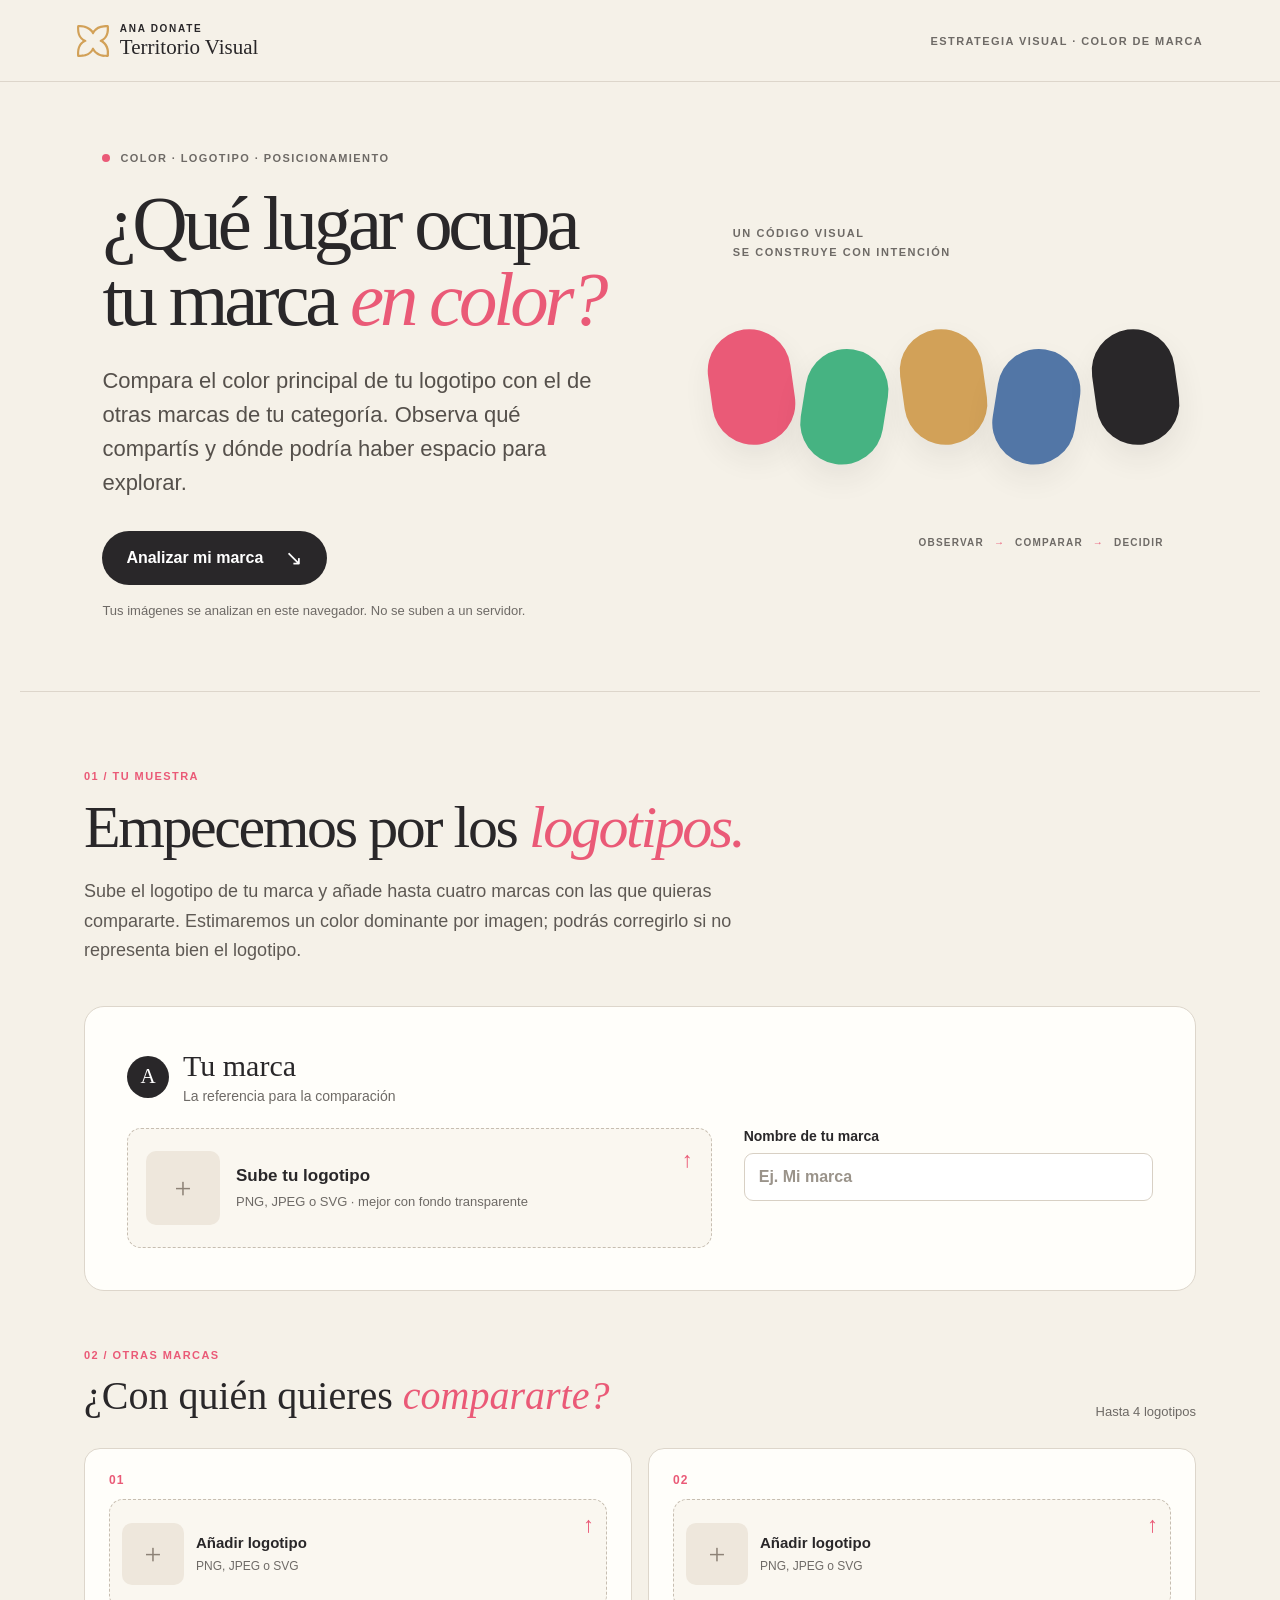
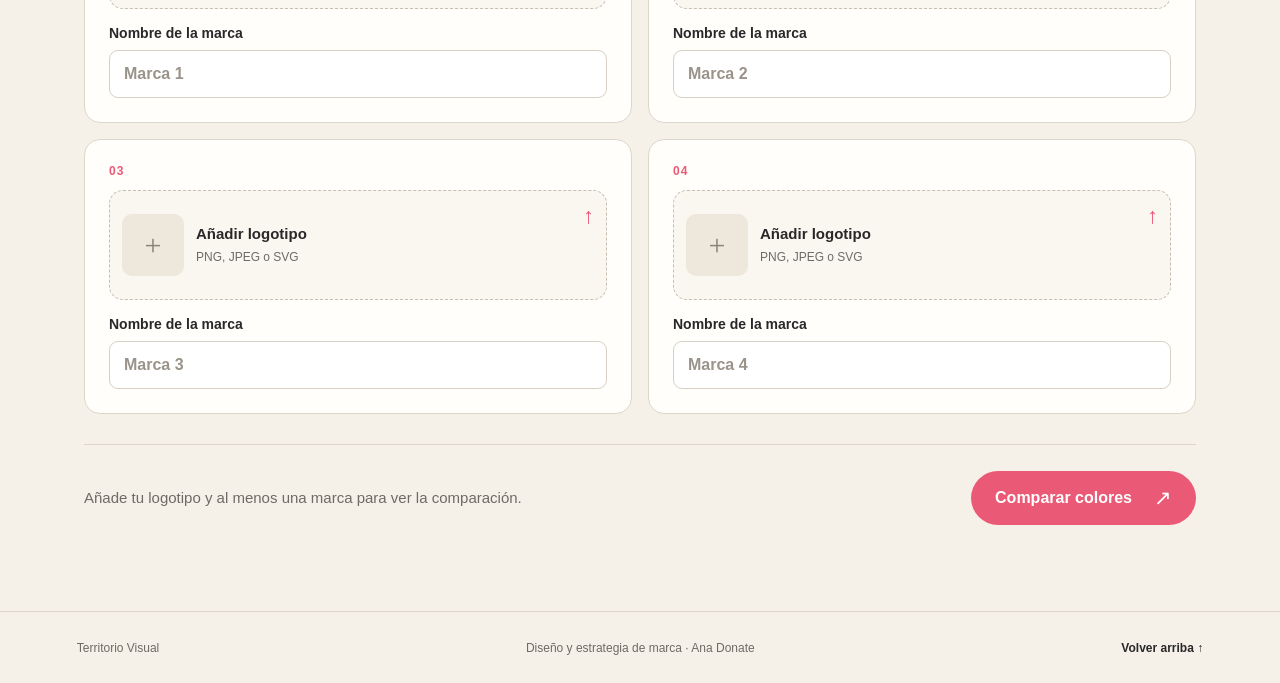
==== index.html @ 3f5773bd "Simplify Territorio Visual around dominant logo color comparison" ====
<!doctype html>
<html lang="es"><head><meta charset="utf-8"><meta name="viewport" content="width=device-width,initial-scale=1"><meta name="theme-color" content="#F5F1E8"><meta name="description" content="Compara el color principal de tu logotipo con el de otras marcas y descubre pistas para tomar decisiones de diseño."><title>Territorio Visual · Ana Donate</title><link rel="icon" href="assets/flor.svg" type="image/svg+xml"><link rel="stylesheet" href="styles.css"><script src="js/color-analysis.js" defer></script><script src="js/app.js" defer></script></head>
<body><header class="site-header"><a class="wordmark" href="#inicio"><img src="assets/flor.svg" alt=""><span><small>ANA DONATE</small><strong>Territorio Visual</strong></span></a><span class="header-note">ESTRATEGIA VISUAL · COLOR DE MARCA</span></header>
<main id="inicio">
<section class="hero"><div class="hero-copy"><p class="eyebrow"><span></span> COLOR · LOGOTIPO · POSICIONAMIENTO</p><h1>¿Qué lugar ocupa<br>tu marca <em>en color?</em></h1><p class="hero-intro">Compara el color principal de tu logotipo con el de otras marcas de tu categoría. Observa qué compartís y dónde podría haber espacio para explorar.</p><a class="button button-dark" href="#comparar">Analizar mi marca <span>↘</span></a><p class="privacy-note">Tus imágenes se analizan en este navegador. No se suben a un servidor.</p></div><div class="hero-art" aria-label="Muestras de color"><div class="art-caption">UN CÓDIGO VISUAL<br>SE CONSTRUYE CON INTENCIÓN</div><div class="art-swatches"><span class="art-swatch swatch-pink"></span><span class="art-swatch swatch-green"></span><span class="art-swatch swatch-gold"></span><span class="art-swatch swatch-blue"></span><span class="art-swatch swatch-dark"></span></div><div class="art-foot">OBSERVAR <i>→</i> COMPARAR <i>→</i> DECIDIR</div></div></section>
<section class="tool-section" id="comparar"><div class="section-intro"><p class="eyebrow">01 / TU MUESTRA</p><h2>Empecemos por los <em>logotipos.</em></h2><p>Sube el logotipo de tu marca y añade hasta cuatro marcas con las que quieras compararte. Estimaremos un color dominante por imagen; podrás corregirlo si no representa bien el logotipo.</p></div>
<div class="brand-panel"><div class="panel-heading"><span class="step-bubble">A</span><div><h3>Tu marca</h3><p>La referencia para la comparación</p></div></div><article class="logo-entry primary-entry" data-entry="brand"><label class="upload-zone" for="logo-brand"><span class="logo-preview" data-preview>+</span><span class="upload-text"><strong data-upload-title>Sube tu logotipo</strong><small>PNG, JPEG o SVG · mejor con fondo transparente</small></span><span class="upload-arrow">↑</span></label><input class="file-input" type="file" id="logo-brand" accept="image/png,image/jpeg,image/svg+xml,.png,.jpg,.jpeg,.svg" data-file><label class="name-field">Nombre de tu marca<input type="text" placeholder="Ej. Mi marca" data-name maxlength="80"></label><div class="color-control" data-color-control hidden><label>Color principal estimado <span>puedes ajustarlo</span><div class="color-edit"><input type="color" data-picker aria-label="Ajustar color principal"><input type="text" data-hex aria-label="Código hexadecimal del color" maxlength="7" spellcheck="false"></div></label><p class="entry-status" data-status role="status" aria-live="polite"></p></div></article></div>
<div class="competitor-heading"><div><p class="eyebrow">02 / OTRAS MARCAS</p><h3>¿Con quién quieres <em>compararte?</em></h3></div><span class="optional-label">Hasta 4 logotipos</span></div>
<div class="competitor-grid">
<article class="logo-entry competitor-entry" data-entry="competitor"><div class="competitor-number">01</div><label class="upload-zone" for="logo-competitor-1"><span class="logo-preview" data-preview>+</span><span class="upload-text"><strong data-upload-title>Añadir logotipo</strong><small>PNG, JPEG o SVG</small></span><span class="upload-arrow">↑</span></label><input class="file-input" type="file" id="logo-competitor-1" accept="image/png,image/jpeg,image/svg+xml,.png,.jpg,.jpeg,.svg" data-file><label class="name-field">Nombre de la marca<input type="text" placeholder="Marca 1" data-name maxlength="80"></label><div class="color-control" data-color-control hidden><label>Color principal estimado <span>ajustable</span><div class="color-edit"><input type="color" data-picker aria-label="Ajustar color principal"><input type="text" data-hex aria-label="Código hexadecimal del color" maxlength="7" spellcheck="false"></div></label><p class="entry-status" data-status role="status" aria-live="polite"></p></div></article><article class="logo-entry competitor-entry" data-entry="competitor"><div class="competitor-number">02</div><label class="upload-zone" for="logo-competitor-2"><span class="logo-preview" data-preview>+</span><span class="upload-text"><strong data-upload-title>Añadir logotipo</strong><small>PNG, JPEG o SVG</small></span><span class="upload-arrow">↑</span></label><input class="file-input" type="file" id="logo-competitor-2" accept="image/png,image/jpeg,image/svg+xml,.png,.jpg,.jpeg,.svg" data-file><label class="name-field">Nombre de la marca<input type="text" placeholder="Marca 2" data-name maxlength="80"></label><div class="color-control" data-color-control hidden><label>Color principal estimado <span>ajustable</span><div class="color-edit"><input type="color" data-picker aria-label="Ajustar color principal"><input type="text" data-hex aria-label="Código hexadecimal del color" maxlength="7" spellcheck="false"></div></label><p class="entry-status" data-status role="status" aria-live="polite"></p></div></article><article class="logo-entry competitor-entry" data-entry="competitor"><div class="competitor-number">03</div><label class="upload-zone" for="logo-competitor-3"><span class="logo-preview" data-preview>+</span><span class="upload-text"><strong data-upload-title>Añadir logotipo</strong><small>PNG, JPEG o SVG</small></span><span class="upload-arrow">↑</span></label><input class="file-input" type="file" id="logo-competitor-3" accept="image/png,image/jpeg,image/svg+xml,.png,.jpg,.jpeg,.svg" data-file><label class="name-field">Nombre de la marca<input type="text" placeholder="Marca 3" data-name maxlength="80"></label><div class="color-control" data-color-control hidden><label>Color principal estimado <span>ajustable</span><div class="color-edit"><input type="color" data-picker aria-label="Ajustar color principal"><input type="text" data-hex aria-label="Código hexadecimal del color" maxlength="7" spellcheck="false"></div></label><p class="entry-status" data-status role="status" aria-live="polite"></p></div></article><article class="logo-entry competitor-entry" data-entry="competitor"><div class="competitor-number">04</div><label class="upload-zone" for="logo-competitor-4"><span class="logo-preview" data-preview>+</span><span class="upload-text"><strong data-upload-title>Añadir logotipo</strong><small>PNG, JPEG o SVG</small></span><span class="upload-arrow">↑</span></label><input class="file-input" type="file" id="logo-competitor-4" accept="image/png,image/jpeg,image/svg+xml,.png,.jpg,.jpeg,.svg" data-file><label class="name-field">Nombre de la marca<input type="text" placeholder="Marca 4" data-name maxlength="80"></label><div class="color-control" data-color-control hidden><label>Color principal estimado <span>ajustable</span><div class="color-edit"><input type="color" data-picker aria-label="Ajustar color principal"><input type="text" data-hex aria-label="Código hexadecimal del color" maxlength="7" spellcheck="false"></div></label><p class="entry-status" data-status role="status" aria-live="polite"></p></div></article>
</div><div class="analysis-action"><p data-global-status role="status" aria-live="polite">Añade tu logotipo y al menos una marca para ver la comparación.</p><button class="button button-pink" type="button" data-analyze>Comparar colores <span>↗</span></button></div></section>
<section class="results-section" data-results hidden aria-labelledby="results-title"><div class="results-header"><p class="eyebrow">03 / LECTURA DE COLOR</p><h2 id="results-title">Lo que cuentan <em>estos colores.</em></h2><p>Una lectura visual de la muestra que has seleccionado. No es un estudio completo de mercado.</p></div><div class="comparison-board" data-board></div><div class="insights-grid"><article class="insight insight-main"><span class="insight-index">01</span><p class="eyebrow">LO QUE OBSERVAMOS</p><h3 data-observation-title>El patrón de color</h3><p data-observation></p></article><article class="insight"><span class="insight-index">02</span><p class="eyebrow">QUÉ PODRÍA SIGNIFICAR</p><h3>Una pista, no una regla</h3><p data-interpretation></p></article><article class="insight"><span class="insight-index">03</span><p class="eyebrow">QUÉ PUEDES EXPLORAR</p><h3>Una decisión con intención</h3><p data-recommendation></p></article></div><div class="next-question"><span class="question-mark">?</span><div><p class="eyebrow">PARA LLEVARLO A TU MARCA</p><h3>¿Quieres destacar por contraste o por familiaridad?</h3><p>Antes de cambiar de color, piensa qué debe reconocer tu público, qué personalidad necesita transmitir tu marca y dónde aparecerá el logotipo.</p></div></div><div class="result-actions"><button class="button button-dark" type="button" data-print>Guardar lectura en PDF <span>↗</span></button><button class="text-button" type="button" data-edit>Editar logotipos y colores ↺</button></div><p class="limitations">Importante: el color dominante se estima a partir de la imagen subida y puede verse afectado por fondos, transparencias o versiones del logotipo. Revísalo antes de interpretar el resultado. Los colores no determinan por sí solos la percepción ni el éxito de una marca.</p></section>
</main><footer class="site-footer"><span>Territorio Visual</span><span>Diseño y estrategia de marca · Ana Donate</span><a href="#inicio">Volver arriba ↑</a></footer></body></html>
---- styles.css ----
:root{color-scheme:light;--ink:#292729;--paper:#F5F1E8;--white:#fffefa;--pink:#EA5A77;--green:#46B382;--gold:#D2A158;--muted:#6e6a66;--line:#ddd6cb;--serif:Georgia,'Times New Roman',serif;--sans:'Aptos','Segoe UI',Arial,sans-serif;font-family:var(--sans);color:var(--ink);background:var(--paper);font-synthesis:none;text-rendering:optimizeLegibility}*{box-sizing:border-box}html{min-width:320px;scroll-behavior:smooth;scroll-padding-top:22px}body{margin:0;min-width:320px;background:var(--paper)}button,input{font:inherit}button:focus-visible,a:focus-visible,input:focus-visible{outline:3px solid var(--green);outline-offset:3px}.site-header{height:82px;padding:0 clamp(20px,6vw,88px);display:flex;align-items:center;justify-content:space-between;border-bottom:1px solid var(--line)}.wordmark{display:flex;align-items:center;gap:11px;text-decoration:none;color:var(--ink)}.wordmark img{width:32px;height:32px;object-fit:contain}.wordmark span{display:grid;gap:3px}.wordmark small{font-size:10px;font-weight:800;letter-spacing:.17em}.wordmark strong{font:normal 21px/1 var(--serif)}.header-note,.eyebrow{font-size:11px;font-weight:800;letter-spacing:.13em;color:var(--muted)}.hero{max-width:1360px;margin:auto;min-height:590px;padding:70px clamp(24px,8vw,120px);display:grid;grid-template-columns:1.05fr .95fr;gap:7vw;align-items:center}.hero-copy{max-width:610px}.eyebrow{display:flex;align-items:center;gap:10px;margin:0 0 22px}.eyebrow span{width:8px;height:8px;border-radius:50%;background:var(--pink)}.hero h1{font:normal clamp(46px,6vw,82px)/.99 var(--serif);letter-spacing:-.055em;margin:0 0 26px}.hero h1 em,.section-intro h2 em,.competitor-heading h3 em,.results-header h2 em{font-weight:normal;color:var(--pink)}.hero-intro{font-size:clamp(18px,1.8vw,22px);line-height:1.55;max-width:550px;color:#55504b;margin-bottom:31px}.button{min-height:54px;display:inline-flex;align-items:center;justify-content:center;gap:22px;padding:0 24px;border:0;border-radius:999px;text-decoration:none;font-size:16px;font-weight:750;cursor:pointer;transition:transform .18s ease,background .18s ease}.button:hover{transform:translateY(-2px)}.button-dark{background:var(--ink);color:white}.button-dark:hover{background:#494247}.button-pink{background:var(--pink);color:white}.button-pink:hover{background:#d94867}.button span{font-size:21px;font-weight:400}.privacy-note{font-size:13px;line-height:1.5;color:var(--muted);margin:16px 0 0}.hero-art{position:relative;min-height:340px;display:flex;flex-direction:column;align-items:center;justify-content:center}.art-caption{position:absolute;top:8px;left:5%;font-size:11px;line-height:1.65;font-weight:800;letter-spacing:.14em;color:var(--muted)}.art-swatches{display:flex;align-items:center;justify-content:center;gap:clamp(5px,1vw,15px);width:100%;padding:35px 0}.art-swatch{display:block;width:clamp(48px,6.5vw,90px);aspect-ratio:.72;border-radius:100px;transform:rotate(-8deg);box-shadow:0 14px 30px #29272912}.art-swatch:nth-child(even){transform:rotate(9deg) translateY(20px)}.swatch-pink{background:#EA5A77}.swatch-green{background:#46B382}.swatch-gold{background:#D2A158}.swatch-blue{background:#5276A6}.swatch-dark{background:#292729}.art-foot{position:absolute;bottom:8px;right:3%;display:flex;gap:10px;align-items:center;font-size:10px;font-weight:800;letter-spacing:.12em;color:var(--muted)}.art-foot i{font-style:normal;color:var(--pink)}.tool-section,.results-section{max-width:1240px;margin:0 auto;padding:78px clamp(20px,5vw,72px) 86px;border-top:1px solid var(--line)}.section-intro{max-width:760px;margin-bottom:40px}.section-intro .eyebrow,.competitor-heading .eyebrow,.results-header .eyebrow{color:var(--pink);margin-bottom:14px}.section-intro h2,.results-header h2{font:normal clamp(38px,5vw,60px)/1.05 var(--serif);letter-spacing:-.04em;margin:0 0 18px}.section-intro>p:last-child,.results-header>p:last-child{max-width:720px;font-size:18px;line-height:1.65;color:#5e5954;margin-bottom:0}.brand-panel{background:var(--white);padding:clamp(22px,4vw,42px);border:1px solid var(--line);border-radius:20px}.panel-heading{display:flex;align-items:center;gap:14px;margin-bottom:24px}.step-bubble{width:42px;height:42px;border-radius:50%;display:grid;place-items:center;background:var(--ink);color:white;font:normal 21px var(--serif)}.panel-heading h3,.competitor-heading h3{font:normal 30px/1.15 var(--serif);margin:0 0 5px}.panel-heading p{font-size:14px;color:var(--muted);margin:0}.logo-entry{min-width:0;position:relative}.primary-entry{display:grid;grid-template-columns:minmax(250px,1fr) minmax(230px,.7fr);gap:22px 32px;align-items:start}.upload-zone{min-height:120px;border:1px dashed #c7beb1;border-radius:14px;background:#faf7f0;display:flex;align-items:center;gap:16px;padding:18px;cursor:pointer;transition:border-color .18s ease,background .18s ease}.upload-zone:hover{border-color:var(--pink);background:#fff9f7}.logo-preview{width:74px;height:74px;flex:0 0 74px;display:grid;place-items:center;overflow:hidden;border-radius:10px;background:#eee7dc;color:#8d8276;font:normal 30px var(--serif)}.logo-preview img{width:100%;height:100%;object-fit:contain;background:repeating-conic-gradient(#eee8df 0 25%,#faf7f0 0 50%) 50%/16px 16px}.upload-text{display:grid;gap:7px;min-width:0}.upload-text strong{font-size:17px;overflow-wrap:anywhere}.upload-text small{font-size:13px;line-height:1.4;color:var(--muted)}.upload-arrow{margin-left:auto;align-self:flex-start;font-size:22px;color:var(--pink)}.file-input{position:absolute;width:1px;height:1px;opacity:0;pointer-events:none}.name-field{display:grid;gap:9px;font-size:14px;font-weight:750}.name-field input,.color-edit input[type=text]{width:100%;min-width:0;min-height:48px;border:1px solid #d8d0c4;border-radius:9px;background:white;padding:12px 14px;color:var(--ink);font-size:16px}.name-field input::placeholder{color:#9a938a}.color-control{grid-column:1/-1;border-top:1px solid var(--line);padding-top:19px}.color-control>label{font-size:14px;font-weight:800}.color-control>label>span{font-size:12px;font-weight:500;color:var(--muted);margin-left:8px}.color-edit{display:flex;align-items:center;gap:12px;margin-top:10px;max-width:350px}.color-edit input[type=color]{width:60px;height:52px;padding:4px;border:1px solid var(--line);border-radius:9px;background:white;cursor:pointer}.color-edit input[type=text]{font-size:16px;font-weight:800;letter-spacing:.04em}.entry-status{font-size:13px;line-height:1.5;color:var(--muted);margin:9px 0 0}.entry-status.is-error{color:#a3313c}.competitor-heading{display:flex;align-items:end;justify-content:space-between;gap:20px;margin:58px 0 24px}.competitor-heading .eyebrow{margin-bottom:12px}.competitor-heading h3{font-size:clamp(28px,3.5vw,40px)}.optional-label{font-size:13px;color:var(--muted);padding-bottom:5px}.competitor-grid{display:grid;grid-template-columns:repeat(2,minmax(0,1fr));gap:16px}.competitor-entry{padding:24px;background:var(--white);border:1px solid var(--line);border-radius:16px}.competitor-number{font-size:12px;font-weight:850;letter-spacing:.1em;color:var(--pink);margin-bottom:12px}.competitor-entry .upload-zone{min-height:110px;padding:12px;gap:12px}.competitor-entry .logo-preview{width:62px;height:62px;flex-basis:62px}.competitor-entry .upload-text strong{font-size:15px}.competitor-entry .upload-text small{font-size:12px}.competitor-entry .name-field{margin-top:16px}.competitor-entry .color-control{margin-top:16px}.competitor-entry .color-edit{max-width:100%}.competitor-entry .color-edit input[type=color]{width:50px;flex:0 0 50px}.analysis-action{display:flex;align-items:center;justify-content:space-between;gap:24px;margin-top:30px;padding-top:26px;border-top:1px solid var(--line)}.analysis-action p{max-width:500px;font-size:15px;line-height:1.5;color:var(--muted);margin:0}.analysis-action .button{flex-shrink:0}.results-section[hidden]{display:none}.results-header{max-width:760px;margin-bottom:35px}.comparison-board{display:grid;grid-template-columns:repeat(5,minmax(0,1fr));gap:13px}.comparison-item{min-width:0}.comparison-swatch{min-height:190px;padding:15px;display:flex;flex-direction:column;justify-content:space-between;border-radius:12px}.comparison-swatch span{font-size:10px;font-weight:850;letter-spacing:.12em}.comparison-swatch strong{font-size:clamp(14px,1.4vw,18px);letter-spacing:.04em}.comparison-item h3{font-size:16px;line-height:1.3;margin:14px 0 5px;overflow-wrap:anywhere}.comparison-item>p{font-size:14px;color:var(--muted);margin:0}.insights-grid{display:grid;grid-template-columns:repeat(3,minmax(0,1fr));gap:14px;margin-top:34px}.insight{position:relative;min-height:270px;padding:27px;background:var(--white);border:1px solid var(--line);border-radius:14px}.insight-main{background:#f9e8e9;border-color:#f0d0d4}.insight-index{position:absolute;top:22px;right:22px;font:normal 21px var(--serif);color:var(--pink)}.insight .eyebrow{font-size:10px;margin:0 0 22px;padding-right:30px}.insight h3{font:normal 25px/1.15 var(--serif);margin:0 0 15px}.insight>p:last-child{font-size:16px;line-height:1.65;color:#5c5551;margin:0}.next-question{display:grid;grid-template-columns:56px 1fr;gap:20px;margin-top:22px;padding:30px;background:#e8eee7;border-radius:14px}.question-mark{width:48px;height:48px;border:1px solid #8ba999;border-radius:50%;display:grid;place-items:center;font:normal 25px var(--serif)}.next-question .eyebrow{margin:0 0 10px;font-size:10px}.next-question h3{font:normal clamp(24px,3vw,32px)/1.2 var(--serif);margin:0 0 10px}.next-question p:last-child{font-size:16px;line-height:1.6;color:#4e5b53;margin:0;max-width:760px}.result-actions{display:flex;align-items:center;gap:24px;margin-top:28px;flex-wrap:wrap}.text-button{border:0;background:transparent;color:var(--ink);font-weight:750;font-size:15px;text-decoration:underline;text-underline-offset:4px;cursor:pointer;padding:12px 0}.limitations{font-size:13px;line-height:1.65;color:var(--muted);max-width:880px;margin:25px 0 0}.site-footer{min-height:72px;padding:20px clamp(20px,6vw,88px);border-top:1px solid var(--line);display:flex;justify-content:space-between;align-items:center;gap:20px;color:var(--muted);font-size:12px}.site-footer a{color:var(--ink);font-weight:750;text-decoration:none}@media(max-width:850px){.hero{padding-top:55px;gap:4vw}.hero-art{min-height:280px}.art-swatch{width:clamp(42px,8vw,68px)}.primary-entry{grid-template-columns:1fr 1fr;gap:18px}.comparison-board{grid-template-columns:repeat(3,minmax(0,1fr))}.comparison-item:nth-child(n+4){margin-top:10px}.comparison-swatch{min-height:150px}.insights-grid{grid-template-columns:1fr}.insight{min-height:0}.insight h3{font-size:28px}.insight>p:last-child{font-size:17px}}@media(max-width:600px){.site-header{height:72px;padding:0 18px}.wordmark img{width:28px;height:28px}.wordmark strong{font-size:18px}.wordmark small{font-size:9px}.header-note{max-width:125px;text-align:right;font-size:9px;line-height:1.45}.hero{min-height:0;grid-template-columns:1fr;padding:50px 22px 40px;gap:25px}.hero h1{font-size:clamp(48px,12vw,68px)}.hero-intro{font-size:18px}.hero-art{min-height:200px;overflow:hidden}.art-caption{left:0;top:0;font-size:9px}.art-swatches{padding:30px 0}.art-swatch{width:clamp(43px,14vw,65px)}.art-foot{font-size:8px;gap:7px;bottom:0}.tool-section,.results-section{padding:52px 18px 58px}.section-intro h2,.results-header h2{font-size:42px}.section-intro>p:last-child,.results-header>p:last-child{font-size:17px}.brand-panel{padding:18px;border-radius:15px}.primary-entry{grid-template-columns:1fr;gap:16px}.upload-zone{min-height:105px;padding:12px;gap:12px}.logo-preview{width:60px;height:60px;flex-basis:60px}.upload-text strong{font-size:15px}.upload-text small{font-size:12px}.competitor-heading{align-items:start;flex-direction:column;gap:7px;margin-top:42px}.competitor-heading h3{font-size:32px}.competitor-grid{grid-template-columns:1fr;gap:12px}.competitor-entry{padding:18px}.competitor-entry .upload-zone{min-height:105px;padding:12px}.competitor-entry .logo-preview{width:60px;height:60px;flex-basis:60px}.analysis-action{align-items:stretch;flex-direction:column;gap:17px}.analysis-action .button{width:100%}.analysis-action p{font-size:14px}.comparison-board{grid-template-columns:repeat(2,minmax(0,1fr));gap:16px 10px}.comparison-item:nth-child(n+4){margin-top:0}.comparison-swatch{min-height:140px;padding:12px}.comparison-swatch span{font-size:9px}.comparison-swatch strong{font-size:15px}.comparison-item h3{font-size:15px}.comparison-item>p{font-size:13px}.insight{padding:23px}.insight h3{font-size:26px}.insight>p:last-child{font-size:16px}.next-question{grid-template-columns:40px 1fr;gap:12px;padding:20px}.question-mark{width:38px;height:38px}.next-question h3{font-size:25px}.next-question p:last-child{font-size:15px}.result-actions{align-items:stretch;flex-direction:column;gap:8px}.result-actions .button{width:100%}.text-button{text-align:center}.site-footer{align-items:flex-start;flex-direction:column;gap:9px;padding:22px 18px}}@media(prefers-reduced-motion:reduce){*,*::before,*::after{scroll-behavior:auto!important;transition:none!important}}@media print{body{background:white}.site-header,.hero,.tool-section,.site-footer,.result-actions{display:none!important}.results-section{display:block!important;max-width:none;padding:0;border:0}.results-header h2{font-size:34px}.comparison-swatch{min-height:110px;print-color-adjust:exact;-webkit-print-color-adjust:exact}.insights-grid{grid-template-columns:repeat(3,minmax(0,1fr));gap:8px}.insight{min-height:0;padding:14px;break-inside:avoid}.insight h3{font-size:18px}.insight>p:last-child{font-size:12px}.next-question{break-inside:avoid}.limitations{font-size:10px}}
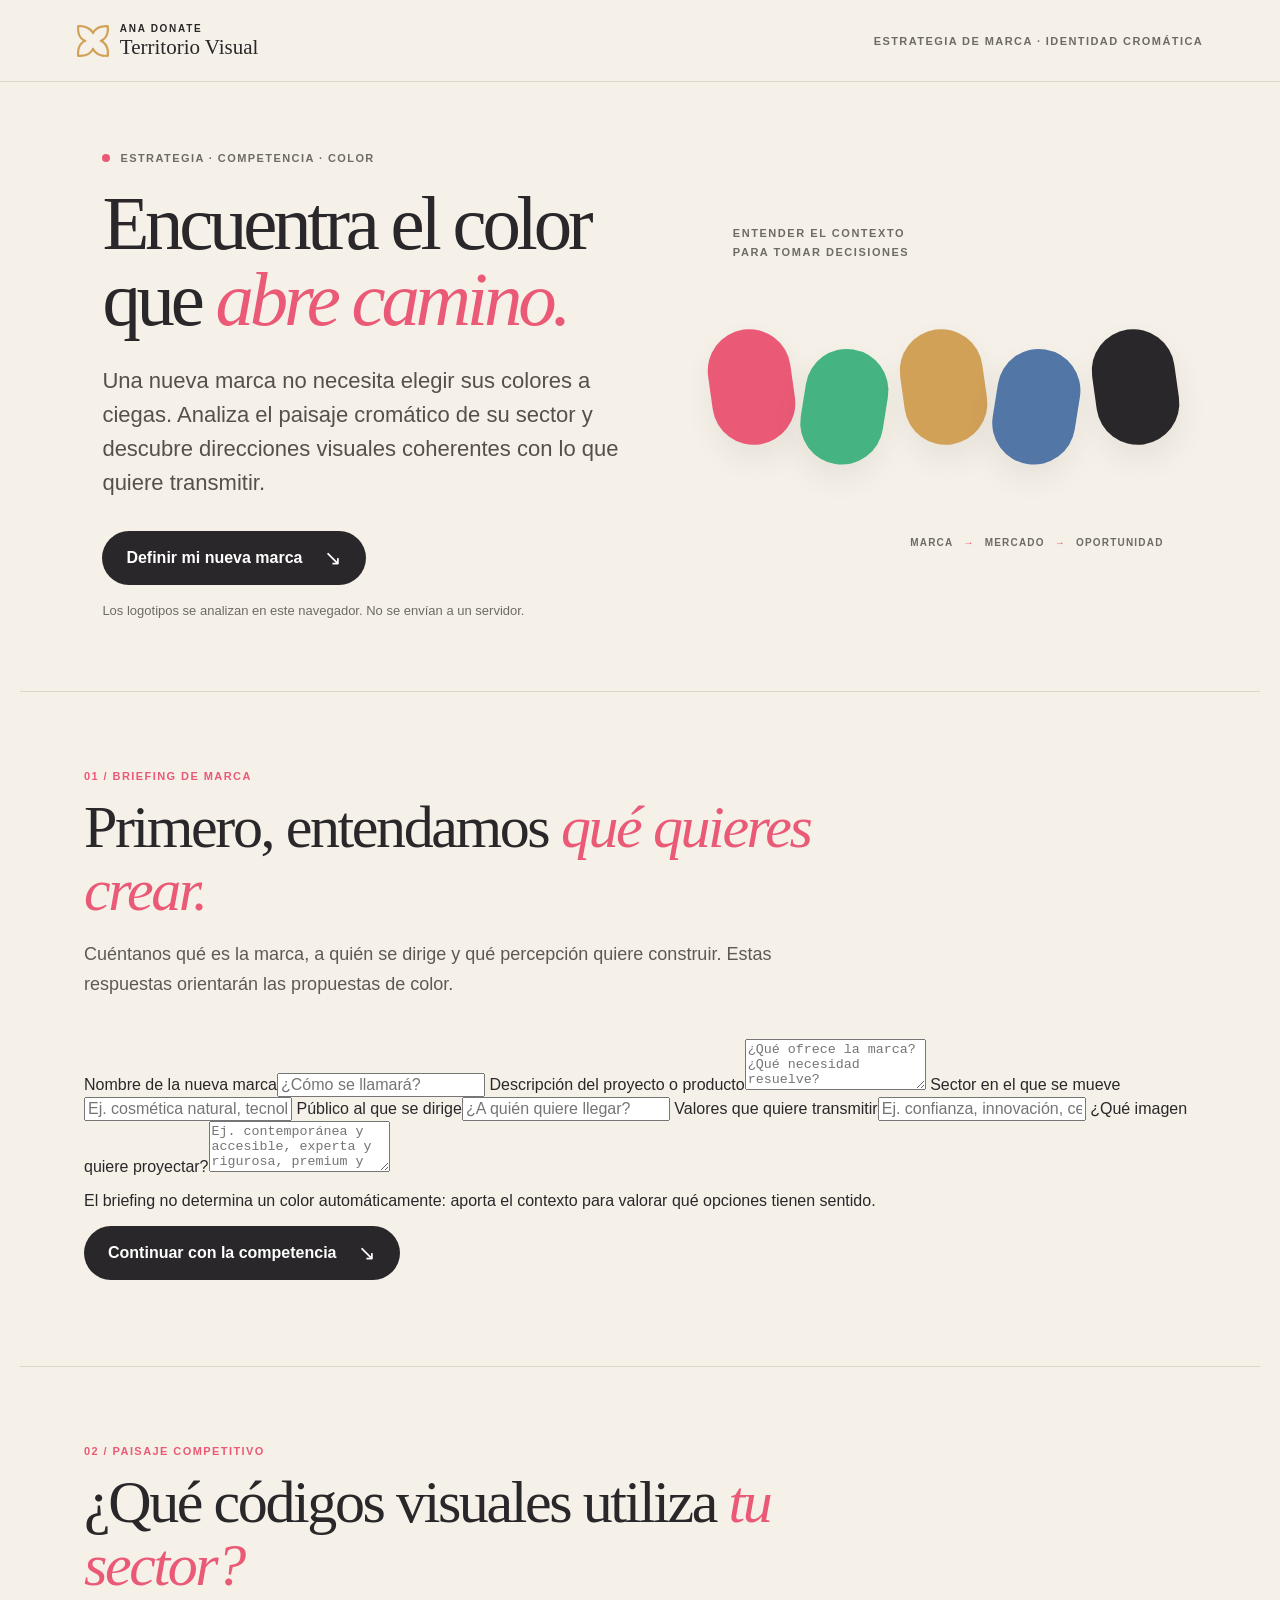
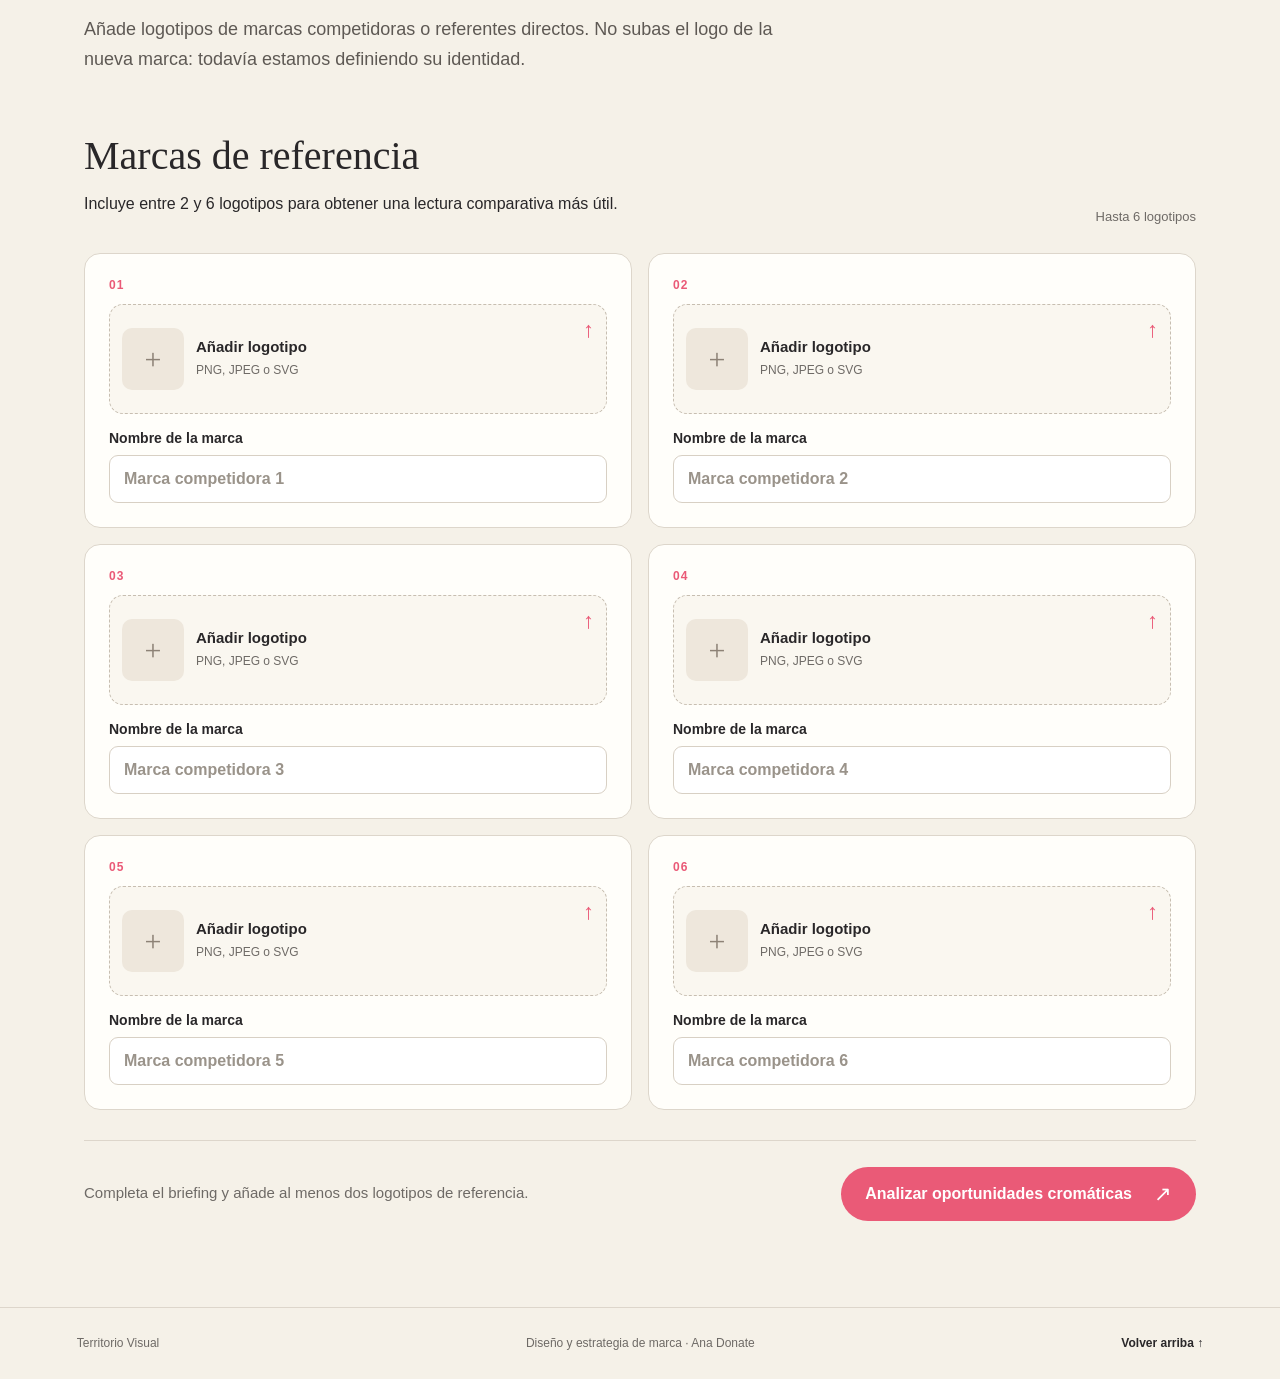
==== commit 79a9a5c0: "Replantear flujo como estrategia cromática para nuevas marcas" ====
--- a/index.html
+++ b/index.html
@@ -1,13 +1,48 @@
 <!doctype html>
-<html lang="es"><head><meta charset="utf-8"><meta name="viewport" content="width=device-width,initial-scale=1"><meta name="theme-color" content="#F5F1E8"><meta name="description" content="Compara el color principal de tu logotipo con el de otras marcas y descubre pistas para tomar decisiones de diseño."><title>Territorio Visual · Ana Donate</title><link rel="icon" href="assets/flor.svg" type="image/svg+xml"><link rel="stylesheet" href="styles.css"><script src="js/color-analysis.js" defer></script><script src="js/app.js" defer></script></head>
-<body><header class="site-header"><a class="wordmark" href="#inicio"><img src="assets/flor.svg" alt=""><span><small>ANA DONATE</small><strong>Territorio Visual</strong></span></a><span class="header-note">ESTRATEGIA VISUAL · COLOR DE MARCA</span></header>
+<html lang="es">
+<head>
+<meta charset="utf-8"><meta name="viewport" content="width=device-width,initial-scale=1">
+<meta name="theme-color" content="#F5F1E8">
+<meta name="description" content="Explora oportunidades cromáticas para una nueva marca a partir de su estrategia y del paisaje visual de su competencia.">
+<title>Territorio Visual · Ana Donate</title>
+<link rel="icon" href="assets/flor.svg" type="image/svg+xml"><link rel="stylesheet" href="styles.css">
+<script src="js/color-analysis.js" defer></script><script src="js/app.js" defer></script>
+</head>
+<body>
+<header class="site-header"><a class="wordmark" href="#inicio"><img src="assets/flor.svg" alt=""><span><small>ANA DONATE</small><strong>Territorio Visual</strong></span></a><span class="header-note">ESTRATEGIA DE MARCA · IDENTIDAD CROMÁTICA</span></header>
 <main id="inicio">
-<section class="hero"><div class="hero-copy"><p class="eyebrow"><span></span> COLOR · LOGOTIPO · POSICIONAMIENTO</p><h1>¿Qué lugar ocupa<br>tu marca <em>en color?</em></h1><p class="hero-intro">Compara el color principal de tu logotipo con el de otras marcas de tu categoría. Observa qué compartís y dónde podría haber espacio para explorar.</p><a class="button button-dark" href="#comparar">Analizar mi marca <span>↘</span></a><p class="privacy-note">Tus imágenes se analizan en este navegador. No se suben a un servidor.</p></div><div class="hero-art" aria-label="Muestras de color"><div class="art-caption">UN CÓDIGO VISUAL<br>SE CONSTRUYE CON INTENCIÓN</div><div class="art-swatches"><span class="art-swatch swatch-pink"></span><span class="art-swatch swatch-green"></span><span class="art-swatch swatch-gold"></span><span class="art-swatch swatch-blue"></span><span class="art-swatch swatch-dark"></span></div><div class="art-foot">OBSERVAR <i>→</i> COMPARAR <i>→</i> DECIDIR</div></div></section>
-<section class="tool-section" id="comparar"><div class="section-intro"><p class="eyebrow">01 / TU MUESTRA</p><h2>Empecemos por los <em>logotipos.</em></h2><p>Sube el logotipo de tu marca y añade hasta cuatro marcas con las que quieras compararte. Estimaremos un color dominante por imagen; podrás corregirlo si no representa bien el logotipo.</p></div>
-<div class="brand-panel"><div class="panel-heading"><span class="step-bubble">A</span><div><h3>Tu marca</h3><p>La referencia para la comparación</p></div></div><article class="logo-entry primary-entry" data-entry="brand"><label class="upload-zone" for="logo-brand"><span class="logo-preview" data-preview>+</span><span class="upload-text"><strong data-upload-title>Sube tu logotipo</strong><small>PNG, JPEG o SVG · mejor con fondo transparente</small></span><span class="upload-arrow">↑</span></label><input class="file-input" type="file" id="logo-brand" accept="image/png,image/jpeg,image/svg+xml,.png,.jpg,.jpeg,.svg" data-file><label class="name-field">Nombre de tu marca<input type="text" placeholder="Ej. Mi marca" data-name maxlength="80"></label><div class="color-control" data-color-control hidden><label>Color principal estimado <span>puedes ajustarlo</span><div class="color-edit"><input type="color" data-picker aria-label="Ajustar color principal"><input type="text" data-hex aria-label="Código hexadecimal del color" maxlength="7" spellcheck="false"></div></label><p class="entry-status" data-status role="status" aria-live="polite"></p></div></article></div>
-<div class="competitor-heading"><div><p class="eyebrow">02 / OTRAS MARCAS</p><h3>¿Con quién quieres <em>compararte?</em></h3></div><span class="optional-label">Hasta 4 logotipos</span></div>
+<section class="hero"><div class="hero-copy"><p class="eyebrow"><span></span> ESTRATEGIA · COMPETENCIA · COLOR</p><h1>Encuentra el color que <em>abre camino.</em></h1><p class="hero-intro">Una nueva marca no necesita elegir sus colores a ciegas. Analiza el paisaje cromático de su sector y descubre direcciones visuales coherentes con lo que quiere transmitir.</p><a class="button button-dark" href="#briefing">Definir mi nueva marca <span>↘</span></a><p class="privacy-note">Los logotipos se analizan en este navegador. No se envían a un servidor.</p></div><div class="hero-art"><div class="art-caption">ENTENDER EL CONTEXTO<br>PARA TOMAR DECISIONES</div><div class="art-swatches"><span class="art-swatch swatch-pink"></span><span class="art-swatch swatch-green"></span><span class="art-swatch swatch-gold"></span><span class="art-swatch swatch-blue"></span><span class="art-swatch swatch-dark"></span></div><div class="art-foot">MARCA <i>→</i> MERCADO <i>→</i> OPORTUNIDAD</div></div></section>
+<section class="tool-section" id="briefing">
+<div class="section-intro"><p class="eyebrow">01 / BRIEFING DE MARCA</p><h2>Primero, entendamos <em>qué quieres crear.</em></h2><p>Cuéntanos qué es la marca, a quién se dirige y qué percepción quiere construir. Estas respuestas orientarán las propuestas de color.</p></div>
+<form class="brief-form" data-brief>
+<div class="form-grid">
+<label class="field field-wide">Nombre de la nueva marca<input name="brandName" required maxlength="90" placeholder="¿Cómo se llamará?"></label>
+<label class="field field-wide">Descripción del proyecto o producto<textarea name="description" required rows="3" placeholder="¿Qué ofrece la marca? ¿Qué necesidad resuelve?"></textarea></label>
+<label class="field">Sector en el que se mueve<input name="sector" required placeholder="Ej. cosmética natural, tecnología, alimentación…"></label>
+<label class="field">Público al que se dirige<input name="audience" required placeholder="¿A quién quiere llegar?"></label>
+<label class="field field-wide">Valores que quiere transmitir<input name="values" required placeholder="Ej. confianza, innovación, cercanía, sostenibilidad…"></label>
+<label class="field field-wide">¿Qué imagen quiere proyectar?<textarea name="personality" required rows="3" placeholder="Ej. contemporánea y accesible, experta y rigurosa, premium y serena…"></textarea></label>
+</div>
+<div class="brief-footer"><p>El briefing no determina un color automáticamente: aporta el contexto para valorar qué opciones tienen sentido.</p><a class="button button-dark" href="#competencia">Continuar con la competencia <span>↘</span></a></div>
+</form>
+</section>
+<section class="tool-section competitor-section" id="competencia">
+<div class="section-intro"><p class="eyebrow">02 / PAISAJE COMPETITIVO</p><h2>¿Qué códigos visuales utiliza <em>tu sector?</em></h2><p>Añade logotipos de marcas competidoras o referentes directos. No subas el logo de la nueva marca: todavía estamos definiendo su identidad.</p></div>
+<div class="competitor-heading"><div><h3>Marcas de referencia</h3><p>Incluye entre 2 y 6 logotipos para obtener una lectura comparativa más útil.</p></div><span class="optional-label">Hasta 6 logotipos</span></div>
 <div class="competitor-grid">
-<article class="logo-entry competitor-entry" data-entry="competitor"><div class="competitor-number">01</div><label class="upload-zone" for="logo-competitor-1"><span class="logo-preview" data-preview>+</span><span class="upload-text"><strong data-upload-title>Añadir logotipo</strong><small>PNG, JPEG o SVG</small></span><span class="upload-arrow">↑</span></label><input class="file-input" type="file" id="logo-competitor-1" accept="image/png,image/jpeg,image/svg+xml,.png,.jpg,.jpeg,.svg" data-file><label class="name-field">Nombre de la marca<input type="text" placeholder="Marca 1" data-name maxlength="80"></label><div class="color-control" data-color-control hidden><label>Color principal estimado <span>ajustable</span><div class="color-edit"><input type="color" data-picker aria-label="Ajustar color principal"><input type="text" data-hex aria-label="Código hexadecimal del color" maxlength="7" spellcheck="false"></div></label><p class="entry-status" data-status role="status" aria-live="polite"></p></div></article><article class="logo-entry competitor-entry" data-entry="competitor"><div class="competitor-number">02</div><label class="upload-zone" for="logo-competitor-2"><span class="logo-preview" data-preview>+</span><span class="upload-text"><strong data-upload-title>Añadir logotipo</strong><small>PNG, JPEG o SVG</small></span><span class="upload-arrow">↑</span></label><input class="file-input" type="file" id="logo-competitor-2" accept="image/png,image/jpeg,image/svg+xml,.png,.jpg,.jpeg,.svg" data-file><label class="name-field">Nombre de la marca<input type="text" placeholder="Marca 2" data-name maxlength="80"></label><div class="color-control" data-color-control hidden><label>Color principal estimado <span>ajustable</span><div class="color-edit"><input type="color" data-picker aria-label="Ajustar color principal"><input type="text" data-hex aria-label="Código hexadecimal del color" maxlength="7" spellcheck="false"></div></label><p class="entry-status" data-status role="status" aria-live="polite"></p></div></article><article class="logo-entry competitor-entry" data-entry="competitor"><div class="competitor-number">03</div><label class="upload-zone" for="logo-competitor-3"><span class="logo-preview" data-preview>+</span><span class="upload-text"><strong data-upload-title>Añadir logotipo</strong><small>PNG, JPEG o SVG</small></span><span class="upload-arrow">↑</span></label><input class="file-input" type="file" id="logo-competitor-3" accept="image/png,image/jpeg,image/svg+xml,.png,.jpg,.jpeg,.svg" data-file><label class="name-field">Nombre de la marca<input type="text" placeholder="Marca 3" data-name maxlength="80"></label><div class="color-control" data-color-control hidden><label>Color principal estimado <span>ajustable</span><div class="color-edit"><input type="color" data-picker aria-label="Ajustar color principal"><input type="text" data-hex aria-label="Código hexadecimal del color" maxlength="7" spellcheck="false"></div></label><p class="entry-status" data-status role="status" aria-live="polite"></p></div></article><article class="logo-entry competitor-entry" data-entry="competitor"><div class="competitor-number">04</div><label class="upload-zone" for="logo-competitor-4"><span class="logo-preview" data-preview>+</span><span class="upload-text"><strong data-upload-title>Añadir logotipo</strong><small>PNG, JPEG o SVG</small></span><span class="upload-arrow">↑</span></label><input class="file-input" type="file" id="logo-competitor-4" accept="image/png,image/jpeg,image/svg+xml,.png,.jpg,.jpeg,.svg" data-file><label class="name-field">Nombre de la marca<input type="text" placeholder="Marca 4" data-name maxlength="80"></label><div class="color-control" data-color-control hidden><label>Color principal estimado <span>ajustable</span><div class="color-edit"><input type="color" data-picker aria-label="Ajustar color principal"><input type="text" data-hex aria-label="Código hexadecimal del color" maxlength="7" spellcheck="false"></div></label><p class="entry-status" data-status role="status" aria-live="polite"></p></div></article>
-</div><div class="analysis-action"><p data-global-status role="status" aria-live="polite">Añade tu logotipo y al menos una marca para ver la comparación.</p><button class="button button-pink" type="button" data-analyze>Comparar colores <span>↗</span></button></div></section>
-<section class="results-section" data-results hidden aria-labelledby="results-title"><div class="results-header"><p class="eyebrow">03 / LECTURA DE COLOR</p><h2 id="results-title">Lo que cuentan <em>estos colores.</em></h2><p>Una lectura visual de la muestra que has seleccionado. No es un estudio completo de mercado.</p></div><div class="comparison-board" data-board></div><div class="insights-grid"><article class="insight insight-main"><span class="insight-index">01</span><p class="eyebrow">LO QUE OBSERVAMOS</p><h3 data-observation-title>El patrón de color</h3><p data-observation></p></article><article class="insight"><span class="insight-index">02</span><p class="eyebrow">QUÉ PODRÍA SIGNIFICAR</p><h3>Una pista, no una regla</h3><p data-interpretation></p></article><article class="insight"><span class="insight-index">03</span><p class="eyebrow">QUÉ PUEDES EXPLORAR</p><h3>Una decisión con intención</h3><p data-recommendation></p></article></div><div class="next-question"><span class="question-mark">?</span><div><p class="eyebrow">PARA LLEVARLO A TU MARCA</p><h3>¿Quieres destacar por contraste o por familiaridad?</h3><p>Antes de cambiar de color, piensa qué debe reconocer tu público, qué personalidad necesita transmitir tu marca y dónde aparecerá el logotipo.</p></div></div><div class="result-actions"><button class="button button-dark" type="button" data-print>Guardar lectura en PDF <span>↗</span></button><button class="text-button" type="button" data-edit>Editar logotipos y colores ↺</button></div><p class="limitations">Importante: el color dominante se estima a partir de la imagen subida y puede verse afectado por fondos, transparencias o versiones del logotipo. Revísalo antes de interpretar el resultado. Los colores no determinan por sí solos la percepción ni el éxito de una marca.</p></section>
-</main><footer class="site-footer"><span>Territorio Visual</span><span>Diseño y estrategia de marca · Ana Donate</span><a href="#inicio">Volver arriba ↑</a></footer></body></html>+<article class="logo-entry competitor-entry" data-entry="competitor"><div class="competitor-number">01</div><label class="upload-zone" for="logo-competitor-1"><span class="logo-preview" data-preview>+</span><span class="upload-text"><strong data-upload-title>Añadir logotipo</strong><small>PNG, JPEG o SVG</small></span><span class="upload-arrow">↑</span></label><input class="file-input" type="file" id="logo-competitor-1" accept="image/png,image/jpeg,image/svg+xml,.png,.jpg,.jpeg,.svg" data-file><label class="name-field">Nombre de la marca<input type="text" placeholder="Marca competidora 1" data-name maxlength="80"></label><div class="color-control" data-color-control hidden><label>Color dominante estimado <span>revisable</span><div class="color-edit"><input type="color" data-picker aria-label="Ajustar color dominante"><input type="text" data-hex aria-label="Código HEX" maxlength="7" spellcheck="false"></div></label><p class="entry-status" data-status role="status" aria-live="polite"></p></div></article><article class="logo-entry competitor-entry" data-entry="competitor"><div class="competitor-number">02</div><label class="upload-zone" for="logo-competitor-2"><span class="logo-preview" data-preview>+</span><span class="upload-text"><strong data-upload-title>Añadir logotipo</strong><small>PNG, JPEG o SVG</small></span><span class="upload-arrow">↑</span></label><input class="file-input" type="file" id="logo-competitor-2" accept="image/png,image/jpeg,image/svg+xml,.png,.jpg,.jpeg,.svg" data-file><label class="name-field">Nombre de la marca<input type="text" placeholder="Marca competidora 2" data-name maxlength="80"></label><div class="color-control" data-color-control hidden><label>Color dominante estimado <span>revisable</span><div class="color-edit"><input type="color" data-picker aria-label="Ajustar color dominante"><input type="text" data-hex aria-label="Código HEX" maxlength="7" spellcheck="false"></div></label><p class="entry-status" data-status role="status" aria-live="polite"></p></div></article><article class="logo-entry competitor-entry" data-entry="competitor"><div class="competitor-number">03</div><label class="upload-zone" for="logo-competitor-3"><span class="logo-preview" data-preview>+</span><span class="upload-text"><strong data-upload-title>Añadir logotipo</strong><small>PNG, JPEG o SVG</small></span><span class="upload-arrow">↑</span></label><input class="file-input" type="file" id="logo-competitor-3" accept="image/png,image/jpeg,image/svg+xml,.png,.jpg,.jpeg,.svg" data-file><label class="name-field">Nombre de la marca<input type="text" placeholder="Marca competidora 3" data-name maxlength="80"></label><div class="color-control" data-color-control hidden><label>Color dominante estimado <span>revisable</span><div class="color-edit"><input type="color" data-picker aria-label="Ajustar color dominante"><input type="text" data-hex aria-label="Código HEX" maxlength="7" spellcheck="false"></div></label><p class="entry-status" data-status role="status" aria-live="polite"></p></div></article><article class="logo-entry competitor-entry" data-entry="competitor"><div class="competitor-number">04</div><label class="upload-zone" for="logo-competitor-4"><span class="logo-preview" data-preview>+</span><span class="upload-text"><strong data-upload-title>Añadir logotipo</strong><small>PNG, JPEG o SVG</small></span><span class="upload-arrow">↑</span></label><input class="file-input" type="file" id="logo-competitor-4" accept="image/png,image/jpeg,image/svg+xml,.png,.jpg,.jpeg,.svg" data-file><label class="name-field">Nombre de la marca<input type="text" placeholder="Marca competidora 4" data-name maxlength="80"></label><div class="color-control" data-color-control hidden><label>Color dominante estimado <span>revisable</span><div class="color-edit"><input type="color" data-picker aria-label="Ajustar color dominante"><input type="text" data-hex aria-label="Código HEX" maxlength="7" spellcheck="false"></div></label><p class="entry-status" data-status role="status" aria-live="polite"></p></div></article><article class="logo-entry competitor-entry" data-entry="competitor"><div class="competitor-number">05</div><label class="upload-zone" for="logo-competitor-5"><span class="logo-preview" data-preview>+</span><span class="upload-text"><strong data-upload-title>Añadir logotipo</strong><small>PNG, JPEG o SVG</small></span><span class="upload-arrow">↑</span></label><input class="file-input" type="file" id="logo-competitor-5" accept="image/png,image/jpeg,image/svg+xml,.png,.jpg,.jpeg,.svg" data-file><label class="name-field">Nombre de la marca<input type="text" placeholder="Marca competidora 5" data-name maxlength="80"></label><div class="color-control" data-color-control hidden><label>Color dominante estimado <span>revisable</span><div class="color-edit"><input type="color" data-picker aria-label="Ajustar color dominante"><input type="text" data-hex aria-label="Código HEX" maxlength="7" spellcheck="false"></div></label><p class="entry-status" data-status role="status" aria-live="polite"></p></div></article><article class="logo-entry competitor-entry" data-entry="competitor"><div class="competitor-number">06</div><label class="upload-zone" for="logo-competitor-6"><span class="logo-preview" data-preview>+</span><span class="upload-text"><strong data-upload-title>Añadir logotipo</strong><small>PNG, JPEG o SVG</small></span><span class="upload-arrow">↑</span></label><input class="file-input" type="file" id="logo-competitor-6" accept="image/png,image/jpeg,image/svg+xml,.png,.jpg,.jpeg,.svg" data-file><label class="name-field">Nombre de la marca<input type="text" placeholder="Marca competidora 6" data-name maxlength="80"></label><div class="color-control" data-color-control hidden><label>Color dominante estimado <span>revisable</span><div class="color-edit"><input type="color" data-picker aria-label="Ajustar color dominante"><input type="text" data-hex aria-label="Código HEX" maxlength="7" spellcheck="false"></div></label><p class="entry-status" data-status role="status" aria-live="polite"></p></div></article>
+</div>
+<div class="analysis-action"><p data-global-status role="status" aria-live="polite">Completa el briefing y añade al menos dos logotipos de referencia.</p><button class="button button-pink" type="button" data-analyze>Analizar oportunidades cromáticas <span>↗</span></button></div>
+</section>
+<section class="results-section" data-results hidden aria-labelledby="results-title">
+<div class="results-header"><p class="eyebrow">03 / OPORTUNIDADES Y DIRECCIÓN CROMÁTICA</p><h2 id="results-title">Un territorio visual para <em data-result-brand>tu marca.</em></h2><p data-result-intro></p></div>
+<div class="analysis-summary"><div><p class="eyebrow">EL PAISAJE OBSERVADO</p><h3>Qué está haciendo la competencia</h3><p data-observation></p></div><div><p class="eyebrow">LECTURA ESTRATÉGICA</p><h3>Qué puede significar para tu marca</h3><p data-interpretation></p></div></div>
+<div class="market-board"><h3>Mapa cromático de referencias</h3><p>Colores dominantes estimados a partir de los logotipos aportados. No equivalen necesariamente a sus códigos corporativos oficiales.</p><div class="comparison-board" data-board></div></div>
+<div class="routes-heading"><p class="eyebrow">04 / POSIBLES DIRECCIONES</p><h2>Tres caminos para <em>explorar.</em></h2><p>Alternativas construidas a partir del briefing y de los colores observados. Son hipótesis estratégicas para evaluar, no una decisión automática.</p></div>
+<div class="routes-grid" data-routes></div>
+<div class="final-recommendation"><p class="eyebrow">UNA RECOMENDACIÓN PARA EMPEZAR</p><h3 data-recommendation-title></h3><p data-recommendation></p></div>
+<div class="result-actions"><button class="button button-dark" type="button" data-print>Guardar análisis en PDF <span>↗</span></button><button class="text-button" type="button" data-edit>Editar briefing y referencias ↺</button></div>
+<p class="limitations">Alcance y límites: el análisis identifica patrones en la muestra aportada, no en todo el mercado. La extracción de color es una estimación visual y puede verse afectada por fondos, transparencias o versiones del logotipo. Las asociaciones entre color y personalidad dependen del contexto cultural, del público y de su aplicación. Valida las rutas con usuarios y aplicaciones reales antes de decidir.</p>
+</section>
+</main><footer class="site-footer"><span>Territorio Visual</span><span>Diseño y estrategia de marca · Ana Donate</span><a href="#inicio">Volver arriba ↑</a></footer>
+</body></html>
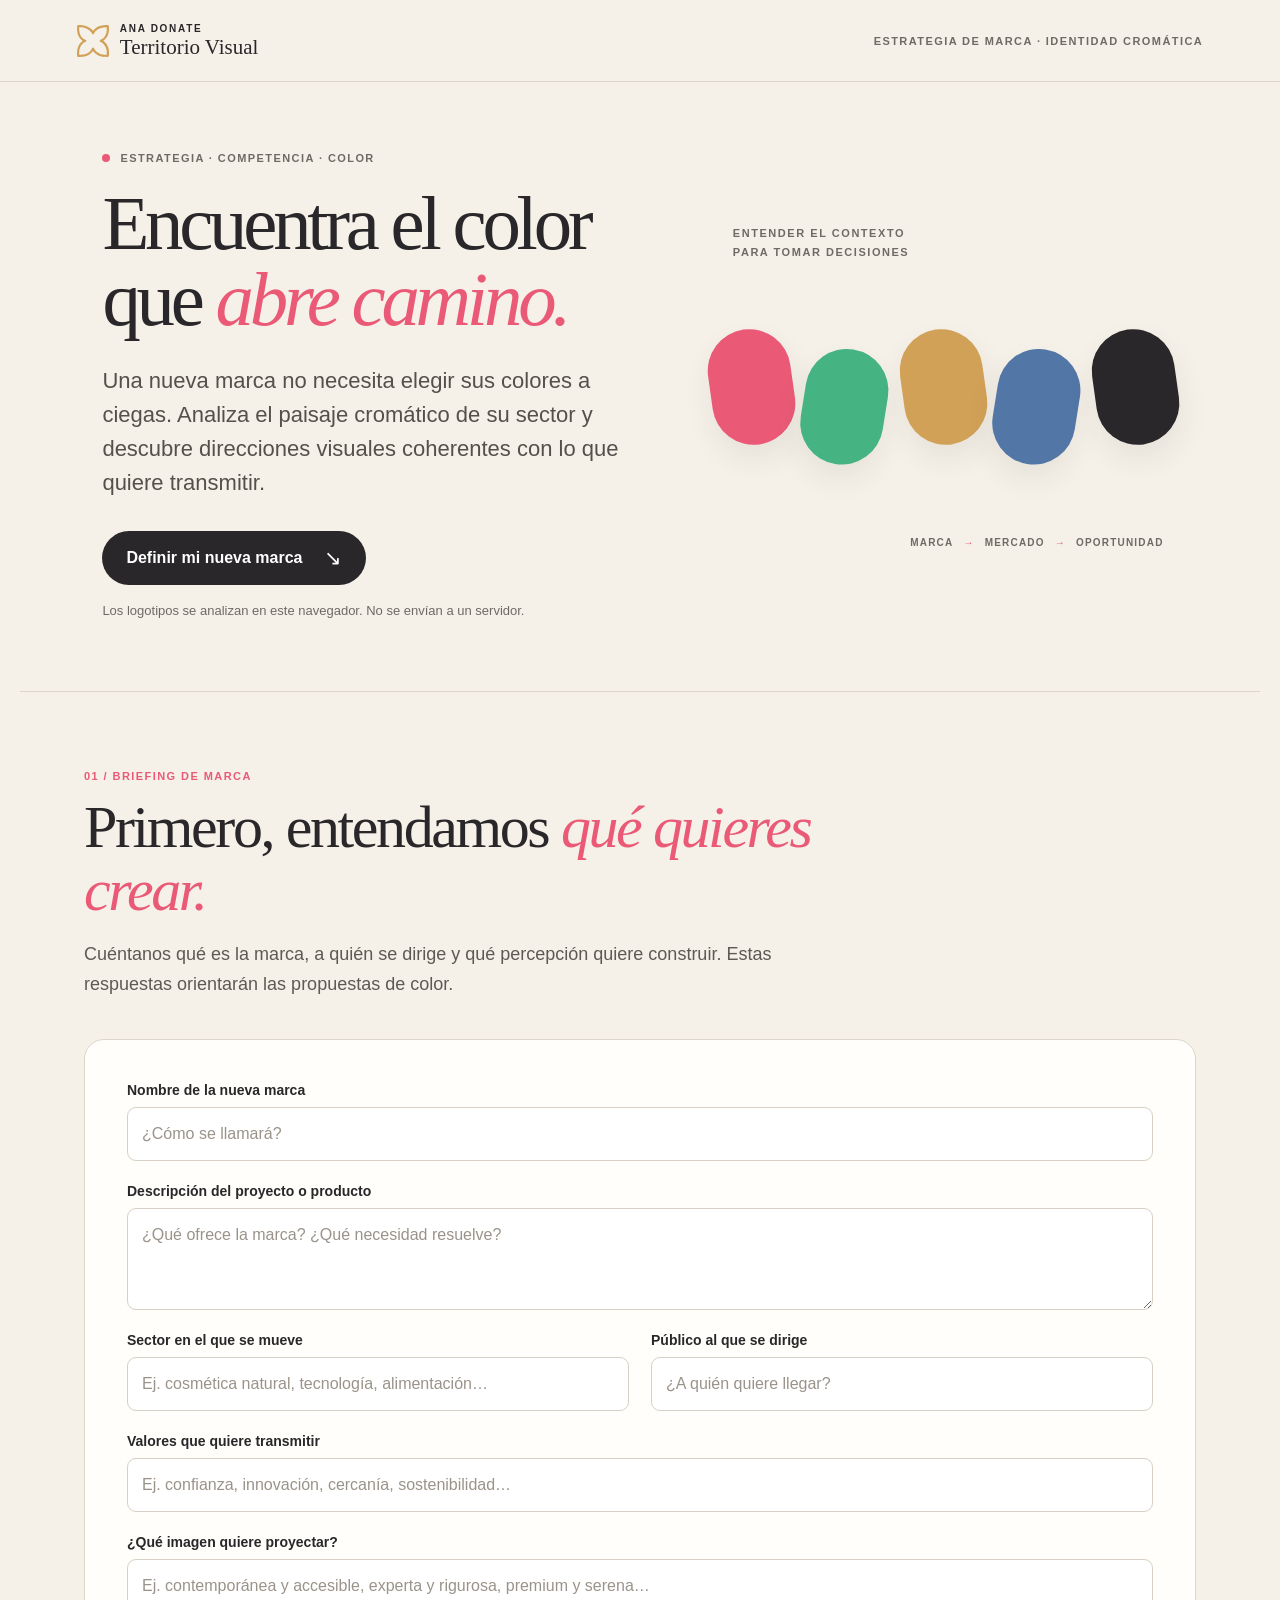
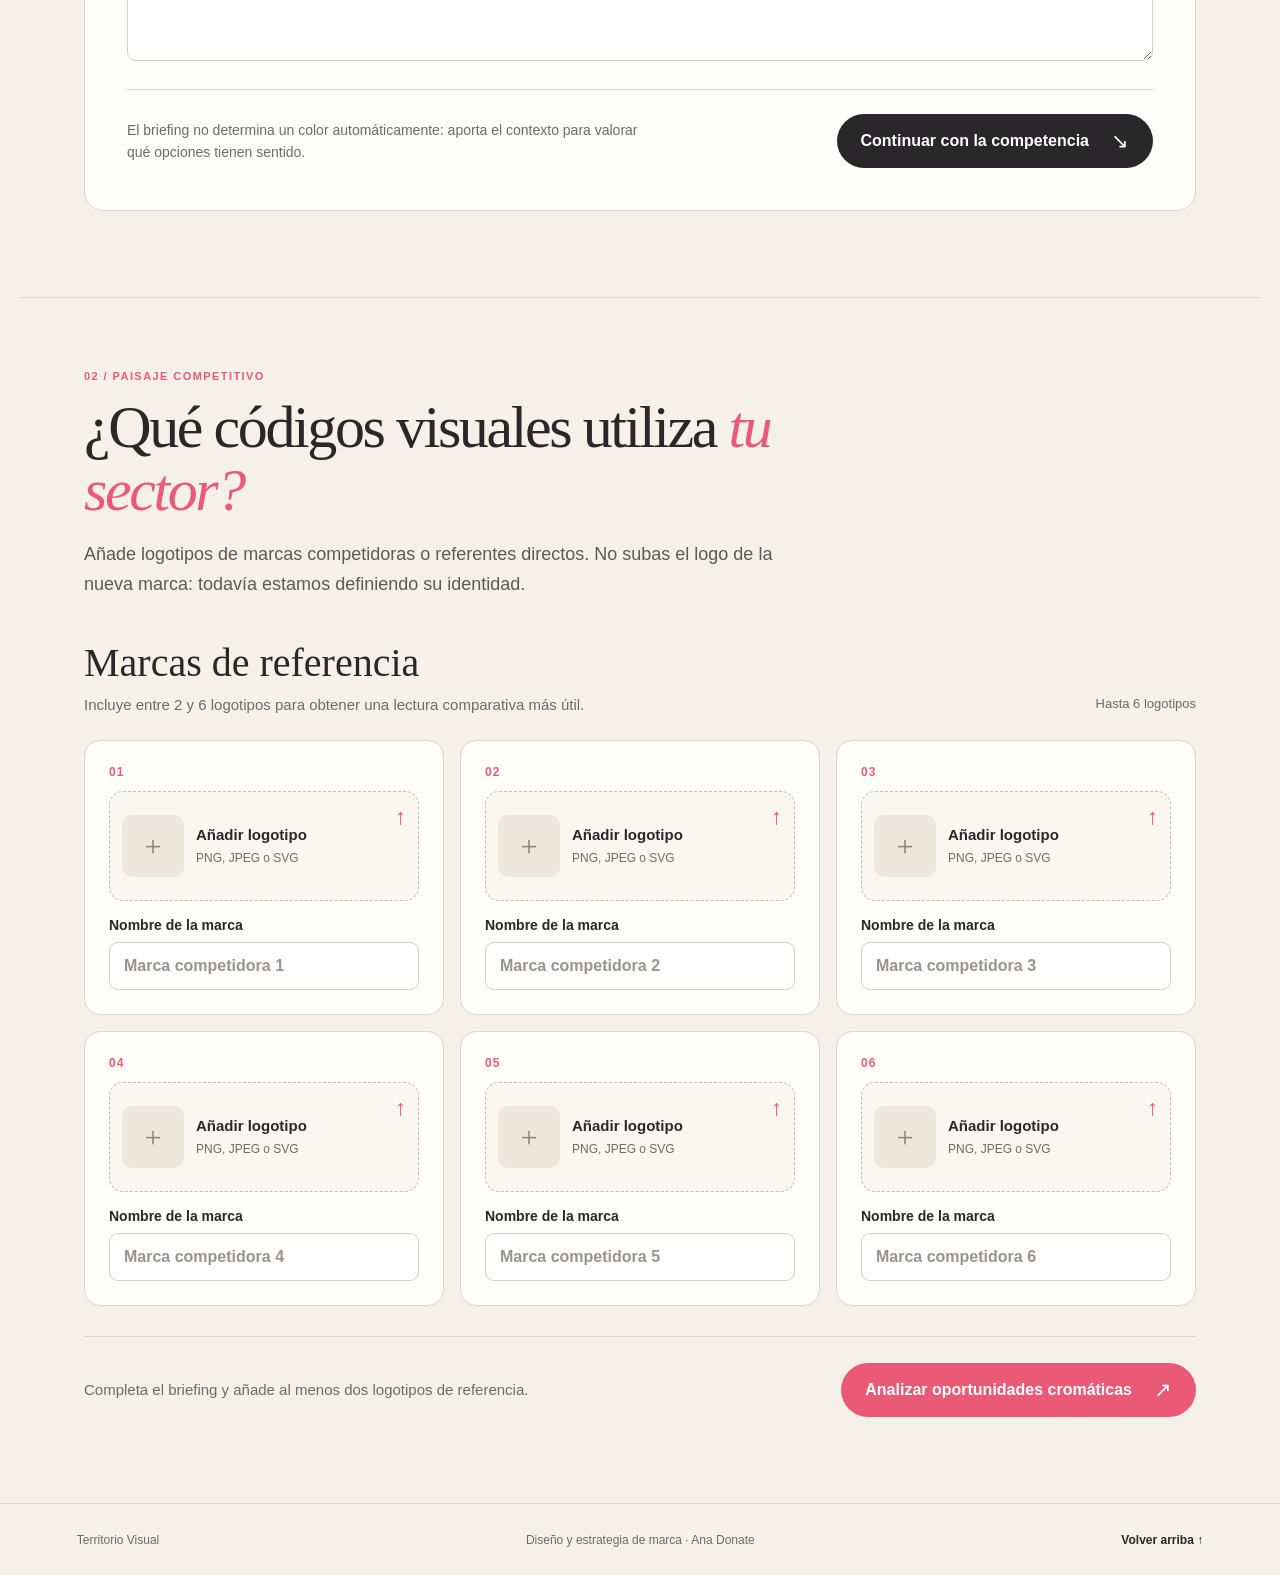
==== commit 2acd5b1d: "Rediseña controles duales de color por competidor" ====
--- a/index.html
+++ b/index.html
@@ -30,15 +30,39 @@
 <div class="section-intro"><p class="eyebrow">02 / PAISAJE COMPETITIVO</p><h2>¿Qué códigos visuales utiliza <em>tu sector?</em></h2><p>Añade logotipos de marcas competidoras o referentes directos. No subas el logo de la nueva marca: todavía estamos definiendo su identidad.</p></div>
 <div class="competitor-heading"><div><h3>Marcas de referencia</h3><p>Incluye entre 2 y 6 logotipos para obtener una lectura comparativa más útil.</p></div><span class="optional-label">Hasta 6 logotipos</span></div>
 <div class="competitor-grid">
-<article class="logo-entry competitor-entry" data-entry="competitor"><div class="competitor-number">01</div><label class="upload-zone" for="logo-competitor-1"><span class="logo-preview" data-preview>+</span><span class="upload-text"><strong data-upload-title>Añadir logotipo</strong><small>PNG, JPEG o SVG</small></span><span class="upload-arrow">↑</span></label><input class="file-input" type="file" id="logo-competitor-1" accept="image/png,image/jpeg,image/svg+xml,.png,.jpg,.jpeg,.svg" data-file><label class="name-field">Nombre de la marca<input type="text" placeholder="Marca competidora 1" data-name maxlength="80"></label><div class="color-control" data-color-control hidden><label>Color dominante estimado <span>revisable</span><div class="color-edit"><input type="color" data-picker aria-label="Ajustar color dominante"><input type="text" data-hex aria-label="Código HEX" maxlength="7" spellcheck="false"></div></label><p class="entry-status" data-status role="status" aria-live="polite"></p></div></article><article class="logo-entry competitor-entry" data-entry="competitor"><div class="competitor-number">02</div><label class="upload-zone" for="logo-competitor-2"><span class="logo-preview" data-preview>+</span><span class="upload-text"><strong data-upload-title>Añadir logotipo</strong><small>PNG, JPEG o SVG</small></span><span class="upload-arrow">↑</span></label><input class="file-input" type="file" id="logo-competitor-2" accept="image/png,image/jpeg,image/svg+xml,.png,.jpg,.jpeg,.svg" data-file><label class="name-field">Nombre de la marca<input type="text" placeholder="Marca competidora 2" data-name maxlength="80"></label><div class="color-control" data-color-control hidden><label>Color dominante estimado <span>revisable</span><div class="color-edit"><input type="color" data-picker aria-label="Ajustar color dominante"><input type="text" data-hex aria-label="Código HEX" maxlength="7" spellcheck="false"></div></label><p class="entry-status" data-status role="status" aria-live="polite"></p></div></article><article class="logo-entry competitor-entry" data-entry="competitor"><div class="competitor-number">03</div><label class="upload-zone" for="logo-competitor-3"><span class="logo-preview" data-preview>+</span><span class="upload-text"><strong data-upload-title>Añadir logotipo</strong><small>PNG, JPEG o SVG</small></span><span class="upload-arrow">↑</span></label><input class="file-input" type="file" id="logo-competitor-3" accept="image/png,image/jpeg,image/svg+xml,.png,.jpg,.jpeg,.svg" data-file><label class="name-field">Nombre de la marca<input type="text" placeholder="Marca competidora 3" data-name maxlength="80"></label><div class="color-control" data-color-control hidden><label>Color dominante estimado <span>revisable</span><div class="color-edit"><input type="color" data-picker aria-label="Ajustar color dominante"><input type="text" data-hex aria-label="Código HEX" maxlength="7" spellcheck="false"></div></label><p class="entry-status" data-status role="status" aria-live="polite"></p></div></article><article class="logo-entry competitor-entry" data-entry="competitor"><div class="competitor-number">04</div><label class="upload-zone" for="logo-competitor-4"><span class="logo-preview" data-preview>+</span><span class="upload-text"><strong data-upload-title>Añadir logotipo</strong><small>PNG, JPEG o SVG</small></span><span class="upload-arrow">↑</span></label><input class="file-input" type="file" id="logo-competitor-4" accept="image/png,image/jpeg,image/svg+xml,.png,.jpg,.jpeg,.svg" data-file><label class="name-field">Nombre de la marca<input type="text" placeholder="Marca competidora 4" data-name maxlength="80"></label><div class="color-control" data-color-control hidden><label>Color dominante estimado <span>revisable</span><div class="color-edit"><input type="color" data-picker aria-label="Ajustar color dominante"><input type="text" data-hex aria-label="Código HEX" maxlength="7" spellcheck="false"></div></label><p class="entry-status" data-status role="status" aria-live="polite"></p></div></article><article class="logo-entry competitor-entry" data-entry="competitor"><div class="competitor-number">05</div><label class="upload-zone" for="logo-competitor-5"><span class="logo-preview" data-preview>+</span><span class="upload-text"><strong data-upload-title>Añadir logotipo</strong><small>PNG, JPEG o SVG</small></span><span class="upload-arrow">↑</span></label><input class="file-input" type="file" id="logo-competitor-5" accept="image/png,image/jpeg,image/svg+xml,.png,.jpg,.jpeg,.svg" data-file><label class="name-field">Nombre de la marca<input type="text" placeholder="Marca competidora 5" data-name maxlength="80"></label><div class="color-control" data-color-control hidden><label>Color dominante estimado <span>revisable</span><div class="color-edit"><input type="color" data-picker aria-label="Ajustar color dominante"><input type="text" data-hex aria-label="Código HEX" maxlength="7" spellcheck="false"></div></label><p class="entry-status" data-status role="status" aria-live="polite"></p></div></article><article class="logo-entry competitor-entry" data-entry="competitor"><div class="competitor-number">06</div><label class="upload-zone" for="logo-competitor-6"><span class="logo-preview" data-preview>+</span><span class="upload-text"><strong data-upload-title>Añadir logotipo</strong><small>PNG, JPEG o SVG</small></span><span class="upload-arrow">↑</span></label><input class="file-input" type="file" id="logo-competitor-6" accept="image/png,image/jpeg,image/svg+xml,.png,.jpg,.jpeg,.svg" data-file><label class="name-field">Nombre de la marca<input type="text" placeholder="Marca competidora 6" data-name maxlength="80"></label><div class="color-control" data-color-control hidden><label>Color dominante estimado <span>revisable</span><div class="color-edit"><input type="color" data-picker aria-label="Ajustar color dominante"><input type="text" data-hex aria-label="Código HEX" maxlength="7" spellcheck="false"></div></label><p class="entry-status" data-status role="status" aria-live="polite"></p></div></article>
+<article class="logo-entry competitor-entry" data-entry="competitor"><div class="competitor-number">01</div><label class="upload-zone" for="logo-competitor-1"><span class="logo-preview" data-preview>+</span><span class="upload-text"><strong data-upload-title>Añadir logotipo</strong><small>PNG, JPEG o SVG</small></span><span class="upload-arrow">↑</span></label><input class="file-input" type="file" id="logo-competitor-1" accept="image/png,image/jpeg,image/svg+xml,.png,.jpg,.jpeg,.svg" data-file><label class="name-field">Nombre de la marca<input type="text" placeholder="Marca competidora 1" data-name maxlength="80"></label><div class="color-control" data-color-control hidden>
+<div class="dual-color-grid">
+<section class="dual-color" data-color-slot="a"><label>Color A · forma / tipografía <span>validar identidad</span></label><div class="color-edit"><input type="checkbox" data-include checked aria-label="Incluir color A en el análisis"><input type="color" data-picker aria-label="Ajustar color A"><input type="text" data-hex aria-label="Código HEX color A" maxlength="7" spellcheck="false"></div><small data-color-source></small></section>
+<section class="dual-color" data-color-slot="b"><label>Color B · fondo / segundo tono <span>opcional</span></label><div class="color-edit"><input type="checkbox" data-include checked aria-label="Incluir color B en el análisis"><input type="color" data-picker aria-label="Ajustar color B"><input type="text" data-hex aria-label="Código HEX color B" maxlength="7" spellcheck="false"></div><small data-color-source></small></section>
+</div><p class="entry-status" data-status role="status" aria-live="polite"></p></div></article><article class="logo-entry competitor-entry" data-entry="competitor"><div class="competitor-number">02</div><label class="upload-zone" for="logo-competitor-2"><span class="logo-preview" data-preview>+</span><span class="upload-text"><strong data-upload-title>Añadir logotipo</strong><small>PNG, JPEG o SVG</small></span><span class="upload-arrow">↑</span></label><input class="file-input" type="file" id="logo-competitor-2" accept="image/png,image/jpeg,image/svg+xml,.png,.jpg,.jpeg,.svg" data-file><label class="name-field">Nombre de la marca<input type="text" placeholder="Marca competidora 2" data-name maxlength="80"></label><div class="color-control" data-color-control hidden>
+<div class="dual-color-grid">
+<section class="dual-color" data-color-slot="a"><label>Color A · forma / tipografía <span>validar identidad</span></label><div class="color-edit"><input type="checkbox" data-include checked aria-label="Incluir color A en el análisis"><input type="color" data-picker aria-label="Ajustar color A"><input type="text" data-hex aria-label="Código HEX color A" maxlength="7" spellcheck="false"></div><small data-color-source></small></section>
+<section class="dual-color" data-color-slot="b"><label>Color B · fondo / segundo tono <span>opcional</span></label><div class="color-edit"><input type="checkbox" data-include checked aria-label="Incluir color B en el análisis"><input type="color" data-picker aria-label="Ajustar color B"><input type="text" data-hex aria-label="Código HEX color B" maxlength="7" spellcheck="false"></div><small data-color-source></small></section>
+</div><p class="entry-status" data-status role="status" aria-live="polite"></p></div></article><article class="logo-entry competitor-entry" data-entry="competitor"><div class="competitor-number">03</div><label class="upload-zone" for="logo-competitor-3"><span class="logo-preview" data-preview>+</span><span class="upload-text"><strong data-upload-title>Añadir logotipo</strong><small>PNG, JPEG o SVG</small></span><span class="upload-arrow">↑</span></label><input class="file-input" type="file" id="logo-competitor-3" accept="image/png,image/jpeg,image/svg+xml,.png,.jpg,.jpeg,.svg" data-file><label class="name-field">Nombre de la marca<input type="text" placeholder="Marca competidora 3" data-name maxlength="80"></label><div class="color-control" data-color-control hidden>
+<div class="dual-color-grid">
+<section class="dual-color" data-color-slot="a"><label>Color A · forma / tipografía <span>validar identidad</span></label><div class="color-edit"><input type="checkbox" data-include checked aria-label="Incluir color A en el análisis"><input type="color" data-picker aria-label="Ajustar color A"><input type="text" data-hex aria-label="Código HEX color A" maxlength="7" spellcheck="false"></div><small data-color-source></small></section>
+<section class="dual-color" data-color-slot="b"><label>Color B · fondo / segundo tono <span>opcional</span></label><div class="color-edit"><input type="checkbox" data-include checked aria-label="Incluir color B en el análisis"><input type="color" data-picker aria-label="Ajustar color B"><input type="text" data-hex aria-label="Código HEX color B" maxlength="7" spellcheck="false"></div><small data-color-source></small></section>
+</div><p class="entry-status" data-status role="status" aria-live="polite"></p></div></article><article class="logo-entry competitor-entry" data-entry="competitor"><div class="competitor-number">04</div><label class="upload-zone" for="logo-competitor-4"><span class="logo-preview" data-preview>+</span><span class="upload-text"><strong data-upload-title>Añadir logotipo</strong><small>PNG, JPEG o SVG</small></span><span class="upload-arrow">↑</span></label><input class="file-input" type="file" id="logo-competitor-4" accept="image/png,image/jpeg,image/svg+xml,.png,.jpg,.jpeg,.svg" data-file><label class="name-field">Nombre de la marca<input type="text" placeholder="Marca competidora 4" data-name maxlength="80"></label><div class="color-control" data-color-control hidden>
+<div class="dual-color-grid">
+<section class="dual-color" data-color-slot="a"><label>Color A · forma / tipografía <span>validar identidad</span></label><div class="color-edit"><input type="checkbox" data-include checked aria-label="Incluir color A en el análisis"><input type="color" data-picker aria-label="Ajustar color A"><input type="text" data-hex aria-label="Código HEX color A" maxlength="7" spellcheck="false"></div><small data-color-source></small></section>
+<section class="dual-color" data-color-slot="b"><label>Color B · fondo / segundo tono <span>opcional</span></label><div class="color-edit"><input type="checkbox" data-include checked aria-label="Incluir color B en el análisis"><input type="color" data-picker aria-label="Ajustar color B"><input type="text" data-hex aria-label="Código HEX color B" maxlength="7" spellcheck="false"></div><small data-color-source></small></section>
+</div><p class="entry-status" data-status role="status" aria-live="polite"></p></div></article><article class="logo-entry competitor-entry" data-entry="competitor"><div class="competitor-number">05</div><label class="upload-zone" for="logo-competitor-5"><span class="logo-preview" data-preview>+</span><span class="upload-text"><strong data-upload-title>Añadir logotipo</strong><small>PNG, JPEG o SVG</small></span><span class="upload-arrow">↑</span></label><input class="file-input" type="file" id="logo-competitor-5" accept="image/png,image/jpeg,image/svg+xml,.png,.jpg,.jpeg,.svg" data-file><label class="name-field">Nombre de la marca<input type="text" placeholder="Marca competidora 5" data-name maxlength="80"></label><div class="color-control" data-color-control hidden>
+<div class="dual-color-grid">
+<section class="dual-color" data-color-slot="a"><label>Color A · forma / tipografía <span>validar identidad</span></label><div class="color-edit"><input type="checkbox" data-include checked aria-label="Incluir color A en el análisis"><input type="color" data-picker aria-label="Ajustar color A"><input type="text" data-hex aria-label="Código HEX color A" maxlength="7" spellcheck="false"></div><small data-color-source></small></section>
+<section class="dual-color" data-color-slot="b"><label>Color B · fondo / segundo tono <span>opcional</span></label><div class="color-edit"><input type="checkbox" data-include checked aria-label="Incluir color B en el análisis"><input type="color" data-picker aria-label="Ajustar color B"><input type="text" data-hex aria-label="Código HEX color B" maxlength="7" spellcheck="false"></div><small data-color-source></small></section>
+</div><p class="entry-status" data-status role="status" aria-live="polite"></p></div></article><article class="logo-entry competitor-entry" data-entry="competitor"><div class="competitor-number">06</div><label class="upload-zone" for="logo-competitor-6"><span class="logo-preview" data-preview>+</span><span class="upload-text"><strong data-upload-title>Añadir logotipo</strong><small>PNG, JPEG o SVG</small></span><span class="upload-arrow">↑</span></label><input class="file-input" type="file" id="logo-competitor-6" accept="image/png,image/jpeg,image/svg+xml,.png,.jpg,.jpeg,.svg" data-file><label class="name-field">Nombre de la marca<input type="text" placeholder="Marca competidora 6" data-name maxlength="80"></label><div class="color-control" data-color-control hidden>
+<div class="dual-color-grid">
+<section class="dual-color" data-color-slot="a"><label>Color A · forma / tipografía <span>validar identidad</span></label><div class="color-edit"><input type="checkbox" data-include checked aria-label="Incluir color A en el análisis"><input type="color" data-picker aria-label="Ajustar color A"><input type="text" data-hex aria-label="Código HEX color A" maxlength="7" spellcheck="false"></div><small data-color-source></small></section>
+<section class="dual-color" data-color-slot="b"><label>Color B · fondo / segundo tono <span>opcional</span></label><div class="color-edit"><input type="checkbox" data-include checked aria-label="Incluir color B en el análisis"><input type="color" data-picker aria-label="Ajustar color B"><input type="text" data-hex aria-label="Código HEX color B" maxlength="7" spellcheck="false"></div><small data-color-source></small></section>
+</div><p class="entry-status" data-status role="status" aria-live="polite"></p></div></article>
 </div>
 <div class="analysis-action"><p data-global-status role="status" aria-live="polite">Completa el briefing y añade al menos dos logotipos de referencia.</p><button class="button button-pink" type="button" data-analyze>Analizar oportunidades cromáticas <span>↗</span></button></div>
 </section>
 <section class="results-section" data-results hidden aria-labelledby="results-title">
 <div class="results-header"><p class="eyebrow">03 / OPORTUNIDADES Y DIRECCIÓN CROMÁTICA</p><h2 id="results-title">Un territorio visual para <em data-result-brand>tu marca.</em></h2><p data-result-intro></p></div>
 <div class="analysis-summary"><div><p class="eyebrow">EL PAISAJE OBSERVADO</p><h3>Qué está haciendo la competencia</h3><p data-observation></p></div><div><p class="eyebrow">LECTURA ESTRATÉGICA</p><h3>Qué puede significar para tu marca</h3><p data-interpretation></p></div></div>
-<div class="market-board"><h3>Mapa cromático de referencias</h3><p>Colores dominantes estimados a partir de los logotipos aportados. No equivalen necesariamente a sus códigos corporativos oficiales.</p><div class="comparison-board" data-board></div></div>
-<div class="routes-heading"><p class="eyebrow">04 / POSIBLES DIRECCIONES</p><h2>Tres caminos para <em>explorar.</em></h2><p>Alternativas construidas a partir del briefing y de los colores observados. Son hipótesis estratégicas para evaluar, no una decisión automática.</p></div>
+<div class="market-board"><h3>Mapa de situación de la competencia</h3><p>Cada marca aparece como una unidad. Los puntos conectados representan los colores que has validado como parte de una misma identidad.</p><div class="comparison-board" data-board></div></div>
+<div class="routes-heading"><p class="eyebrow">04 / POSIBLES DIRECCIONES</p><h2>Tres territorios para <em>explorar.</em></h2><p>Direcciones de posicionamiento orientativas. No son paletas cerradas: abren un espacio cromático para desarrollar después la identidad.</p></div>
 <div class="routes-grid" data-routes></div>
 <div class="final-recommendation"><p class="eyebrow">UNA RECOMENDACIÓN PARA EMPEZAR</p><h3 data-recommendation-title></h3><p data-recommendation></p></div>
 <div class="result-actions"><button class="button button-dark" type="button" data-print>Guardar análisis en PDF <span>↗</span></button><button class="text-button" type="button" data-edit>Editar briefing y referencias ↺</button></div>
--- a/styles.css
+++ b/styles.css
@@ -1 +1,48 @@
-:root{color-scheme:light;--ink:#292729;--paper:#F5F1E8;--white:#fffefa;--pink:#EA5A77;--green:#46B382;--gold:#D2A158;--muted:#6e6a66;--line:#ddd6cb;--serif:Georgia,'Times New Roman',serif;--sans:'Aptos','Segoe UI',Arial,sans-serif;font-family:var(--sans);color:var(--ink);background:var(--paper);font-synthesis:none;text-rendering:optimizeLegibility}*{box-sizing:border-box}html{min-width:320px;scroll-behavior:smooth;scroll-padding-top:22px}body{margin:0;min-width:320px;background:var(--paper)}button,input{font:inherit}button:focus-visible,a:focus-visible,input:focus-visible{outline:3px solid var(--green);outline-offset:3px}.site-header{height:82px;padding:0 clamp(20px,6vw,88px);display:flex;align-items:center;justify-content:space-between;border-bottom:1px solid var(--line)}.wordmark{display:flex;align-items:center;gap:11px;text-decoration:none;color:var(--ink)}.wordmark img{width:32px;height:32px;object-fit:contain}.wordmark span{display:grid;gap:3px}.wordmark small{font-size:10px;font-weight:800;letter-spacing:.17em}.wordmark strong{font:normal 21px/1 var(--serif)}.header-note,.eyebrow{font-size:11px;font-weight:800;letter-spacing:.13em;color:var(--muted)}.hero{max-width:1360px;margin:auto;min-height:590px;padding:70px clamp(24px,8vw,120px);display:grid;grid-template-columns:1.05fr .95fr;gap:7vw;align-items:center}.hero-copy{max-width:610px}.eyebrow{display:flex;align-items:center;gap:10px;margin:0 0 22px}.eyebrow span{width:8px;height:8px;border-radius:50%;background:var(--pink)}.hero h1{font:normal clamp(46px,6vw,82px)/.99 var(--serif);letter-spacing:-.055em;margin:0 0 26px}.hero h1 em,.section-intro h2 em,.competitor-heading h3 em,.results-header h2 em{font-weight:normal;color:var(--pink)}.hero-intro{font-size:clamp(18px,1.8vw,22px);line-height:1.55;max-width:550px;color:#55504b;margin-bottom:31px}.button{min-height:54px;display:inline-flex;align-items:center;justify-content:center;gap:22px;padding:0 24px;border:0;border-radius:999px;text-decoration:none;font-size:16px;font-weight:750;cursor:pointer;transition:transform .18s ease,background .18s ease}.button:hover{transform:translateY(-2px)}.button-dark{background:var(--ink);color:white}.button-dark:hover{background:#494247}.button-pink{background:var(--pink);color:white}.button-pink:hover{background:#d94867}.button span{font-size:21px;font-weight:400}.privacy-note{font-size:13px;line-height:1.5;color:var(--muted);margin:16px 0 0}.hero-art{position:relative;min-height:340px;display:flex;flex-direction:column;align-items:center;justify-content:center}.art-caption{position:absolute;top:8px;left:5%;font-size:11px;line-height:1.65;font-weight:800;letter-spacing:.14em;color:var(--muted)}.art-swatches{display:flex;align-items:center;justify-content:center;gap:clamp(5px,1vw,15px);width:100%;padding:35px 0}.art-swatch{display:block;width:clamp(48px,6.5vw,90px);aspect-ratio:.72;border-radius:100px;transform:rotate(-8deg);box-shadow:0 14px 30px #29272912}.art-swatch:nth-child(even){transform:rotate(9deg) translateY(20px)}.swatch-pink{background:#EA5A77}.swatch-green{background:#46B382}.swatch-gold{background:#D2A158}.swatch-blue{background:#5276A6}.swatch-dark{background:#292729}.art-foot{position:absolute;bottom:8px;right:3%;display:flex;gap:10px;align-items:center;font-size:10px;font-weight:800;letter-spacing:.12em;color:var(--muted)}.art-foot i{font-style:normal;color:var(--pink)}.tool-section,.results-section{max-width:1240px;margin:0 auto;padding:78px clamp(20px,5vw,72px) 86px;border-top:1px solid var(--line)}.section-intro{max-width:760px;margin-bottom:40px}.section-intro .eyebrow,.competitor-heading .eyebrow,.results-header .eyebrow{color:var(--pink);margin-bottom:14px}.section-intro h2,.results-header h2{font:normal clamp(38px,5vw,60px)/1.05 var(--serif);letter-spacing:-.04em;margin:0 0 18px}.section-intro>p:last-child,.results-header>p:last-child{max-width:720px;font-size:18px;line-height:1.65;color:#5e5954;margin-bottom:0}.brand-panel{background:var(--white);padding:clamp(22px,4vw,42px);border:1px solid var(--line);border-radius:20px}.panel-heading{display:flex;align-items:center;gap:14px;margin-bottom:24px}.step-bubble{width:42px;height:42px;border-radius:50%;display:grid;place-items:center;background:var(--ink);color:white;font:normal 21px var(--serif)}.panel-heading h3,.competitor-heading h3{font:normal 30px/1.15 var(--serif);margin:0 0 5px}.panel-heading p{font-size:14px;color:var(--muted);margin:0}.logo-entry{min-width:0;position:relative}.primary-entry{display:grid;grid-template-columns:minmax(250px,1fr) minmax(230px,.7fr);gap:22px 32px;align-items:start}.upload-zone{min-height:120px;border:1px dashed #c7beb1;border-radius:14px;background:#faf7f0;display:flex;align-items:center;gap:16px;padding:18px;cursor:pointer;transition:border-color .18s ease,background .18s ease}.upload-zone:hover{border-color:var(--pink);background:#fff9f7}.logo-preview{width:74px;height:74px;flex:0 0 74px;display:grid;place-items:center;overflow:hidden;border-radius:10px;background:#eee7dc;color:#8d8276;font:normal 30px var(--serif)}.logo-preview img{width:100%;height:100%;object-fit:contain;background:repeating-conic-gradient(#eee8df 0 25%,#faf7f0 0 50%) 50%/16px 16px}.upload-text{display:grid;gap:7px;min-width:0}.upload-text strong{font-size:17px;overflow-wrap:anywhere}.upload-text small{font-size:13px;line-height:1.4;color:var(--muted)}.upload-arrow{margin-left:auto;align-self:flex-start;font-size:22px;color:var(--pink)}.file-input{position:absolute;width:1px;height:1px;opacity:0;pointer-events:none}.name-field{display:grid;gap:9px;font-size:14px;font-weight:750}.name-field input,.color-edit input[type=text]{width:100%;min-width:0;min-height:48px;border:1px solid #d8d0c4;border-radius:9px;background:white;padding:12px 14px;color:var(--ink);font-size:16px}.name-field input::placeholder{color:#9a938a}.color-control{grid-column:1/-1;border-top:1px solid var(--line);padding-top:19px}.color-control>label{font-size:14px;font-weight:800}.color-control>label>span{font-size:12px;font-weight:500;color:var(--muted);margin-left:8px}.color-edit{display:flex;align-items:center;gap:12px;margin-top:10px;max-width:350px}.color-edit input[type=color]{width:60px;height:52px;padding:4px;border:1px solid var(--line);border-radius:9px;background:white;cursor:pointer}.color-edit input[type=text]{font-size:16px;font-weight:800;letter-spacing:.04em}.entry-status{font-size:13px;line-height:1.5;color:var(--muted);margin:9px 0 0}.entry-status.is-error{color:#a3313c}.competitor-heading{display:flex;align-items:end;justify-content:space-between;gap:20px;margin:58px 0 24px}.competitor-heading .eyebrow{margin-bottom:12px}.competitor-heading h3{font-size:clamp(28px,3.5vw,40px)}.optional-label{font-size:13px;color:var(--muted);padding-bottom:5px}.competitor-grid{display:grid;grid-template-columns:repeat(2,minmax(0,1fr));gap:16px}.competitor-entry{padding:24px;background:var(--white);border:1px solid var(--line);border-radius:16px}.competitor-number{font-size:12px;font-weight:850;letter-spacing:.1em;color:var(--pink);margin-bottom:12px}.competitor-entry .upload-zone{min-height:110px;padding:12px;gap:12px}.competitor-entry .logo-preview{width:62px;height:62px;flex-basis:62px}.competitor-entry .upload-text strong{font-size:15px}.competitor-entry .upload-text small{font-size:12px}.competitor-entry .name-field{margin-top:16px}.competitor-entry .color-control{margin-top:16px}.competitor-entry .color-edit{max-width:100%}.competitor-entry .color-edit input[type=color]{width:50px;flex:0 0 50px}.analysis-action{display:flex;align-items:center;justify-content:space-between;gap:24px;margin-top:30px;padding-top:26px;border-top:1px solid var(--line)}.analysis-action p{max-width:500px;font-size:15px;line-height:1.5;color:var(--muted);margin:0}.analysis-action .button{flex-shrink:0}.results-section[hidden]{display:none}.results-header{max-width:760px;margin-bottom:35px}.comparison-board{display:grid;grid-template-columns:repeat(5,minmax(0,1fr));gap:13px}.comparison-item{min-width:0}.comparison-swatch{min-height:190px;padding:15px;display:flex;flex-direction:column;justify-content:space-between;border-radius:12px}.comparison-swatch span{font-size:10px;font-weight:850;letter-spacing:.12em}.comparison-swatch strong{font-size:clamp(14px,1.4vw,18px);letter-spacing:.04em}.comparison-item h3{font-size:16px;line-height:1.3;margin:14px 0 5px;overflow-wrap:anywhere}.comparison-item>p{font-size:14px;color:var(--muted);margin:0}.insights-grid{display:grid;grid-template-columns:repeat(3,minmax(0,1fr));gap:14px;margin-top:34px}.insight{position:relative;min-height:270px;padding:27px;background:var(--white);border:1px solid var(--line);border-radius:14px}.insight-main{background:#f9e8e9;border-color:#f0d0d4}.insight-index{position:absolute;top:22px;right:22px;font:normal 21px var(--serif);color:var(--pink)}.insight .eyebrow{font-size:10px;margin:0 0 22px;padding-right:30px}.insight h3{font:normal 25px/1.15 var(--serif);margin:0 0 15px}.insight>p:last-child{font-size:16px;line-height:1.65;color:#5c5551;margin:0}.next-question{display:grid;grid-template-columns:56px 1fr;gap:20px;margin-top:22px;padding:30px;background:#e8eee7;border-radius:14px}.question-mark{width:48px;height:48px;border:1px solid #8ba999;border-radius:50%;display:grid;place-items:center;font:normal 25px var(--serif)}.next-question .eyebrow{margin:0 0 10px;font-size:10px}.next-question h3{font:normal clamp(24px,3vw,32px)/1.2 var(--serif);margin:0 0 10px}.next-question p:last-child{font-size:16px;line-height:1.6;color:#4e5b53;margin:0;max-width:760px}.result-actions{display:flex;align-items:center;gap:24px;margin-top:28px;flex-wrap:wrap}.text-button{border:0;background:transparent;color:var(--ink);font-weight:750;font-size:15px;text-decoration:underline;text-underline-offset:4px;cursor:pointer;padding:12px 0}.limitations{font-size:13px;line-height:1.65;color:var(--muted);max-width:880px;margin:25px 0 0}.site-footer{min-height:72px;padding:20px clamp(20px,6vw,88px);border-top:1px solid var(--line);display:flex;justify-content:space-between;align-items:center;gap:20px;color:var(--muted);font-size:12px}.site-footer a{color:var(--ink);font-weight:750;text-decoration:none}@media(max-width:850px){.hero{padding-top:55px;gap:4vw}.hero-art{min-height:280px}.art-swatch{width:clamp(42px,8vw,68px)}.primary-entry{grid-template-columns:1fr 1fr;gap:18px}.comparison-board{grid-template-columns:repeat(3,minmax(0,1fr))}.comparison-item:nth-child(n+4){margin-top:10px}.comparison-swatch{min-height:150px}.insights-grid{grid-template-columns:1fr}.insight{min-height:0}.insight h3{font-size:28px}.insight>p:last-child{font-size:17px}}@media(max-width:600px){.site-header{height:72px;padding:0 18px}.wordmark img{width:28px;height:28px}.wordmark strong{font-size:18px}.wordmark small{font-size:9px}.header-note{max-width:125px;text-align:right;font-size:9px;line-height:1.45}.hero{min-height:0;grid-template-columns:1fr;padding:50px 22px 40px;gap:25px}.hero h1{font-size:clamp(48px,12vw,68px)}.hero-intro{font-size:18px}.hero-art{min-height:200px;overflow:hidden}.art-caption{left:0;top:0;font-size:9px}.art-swatches{padding:30px 0}.art-swatch{width:clamp(43px,14vw,65px)}.art-foot{font-size:8px;gap:7px;bottom:0}.tool-section,.results-section{padding:52px 18px 58px}.section-intro h2,.results-header h2{font-size:42px}.section-intro>p:last-child,.results-header>p:last-child{font-size:17px}.brand-panel{padding:18px;border-radius:15px}.primary-entry{grid-template-columns:1fr;gap:16px}.upload-zone{min-height:105px;padding:12px;gap:12px}.logo-preview{width:60px;height:60px;flex-basis:60px}.upload-text strong{font-size:15px}.upload-text small{font-size:12px}.competitor-heading{align-items:start;flex-direction:column;gap:7px;margin-top:42px}.competitor-heading h3{font-size:32px}.competitor-grid{grid-template-columns:1fr;gap:12px}.competitor-entry{padding:18px}.competitor-entry .upload-zone{min-height:105px;padding:12px}.competitor-entry .logo-preview{width:60px;height:60px;flex-basis:60px}.analysis-action{align-items:stretch;flex-direction:column;gap:17px}.analysis-action .button{width:100%}.analysis-action p{font-size:14px}.comparison-board{grid-template-columns:repeat(2,minmax(0,1fr));gap:16px 10px}.comparison-item:nth-child(n+4){margin-top:0}.comparison-swatch{min-height:140px;padding:12px}.comparison-swatch span{font-size:9px}.comparison-swatch strong{font-size:15px}.comparison-item h3{font-size:15px}.comparison-item>p{font-size:13px}.insight{padding:23px}.insight h3{font-size:26px}.insight>p:last-child{font-size:16px}.next-question{grid-template-columns:40px 1fr;gap:12px;padding:20px}.question-mark{width:38px;height:38px}.next-question h3{font-size:25px}.next-question p:last-child{font-size:15px}.result-actions{align-items:stretch;flex-direction:column;gap:8px}.result-actions .button{width:100%}.text-button{text-align:center}.site-footer{align-items:flex-start;flex-direction:column;gap:9px;padding:22px 18px}}@media(prefers-reduced-motion:reduce){*,*::before,*::after{scroll-behavior:auto!important;transition:none!important}}@media print{body{background:white}.site-header,.hero,.tool-section,.site-footer,.result-actions{display:none!important}.results-section{display:block!important;max-width:none;padding:0;border:0}.results-header h2{font-size:34px}.comparison-swatch{min-height:110px;print-color-adjust:exact;-webkit-print-color-adjust:exact}.insights-grid{grid-template-columns:repeat(3,minmax(0,1fr));gap:8px}.insight{min-height:0;padding:14px;break-inside:avoid}.insight h3{font-size:18px}.insight>p:last-child{font-size:12px}.next-question{break-inside:avoid}.limitations{font-size:10px}}+:root{color-scheme:light;--ink:#292729;--paper:#F5F1E8;--white:#fffefa;--pink:#EA5A77;--green:#46B382;--gold:#D2A158;--muted:#6e6a66;--line:#ddd6cb;--serif:Georgia,'Times New Roman',serif;--sans:'Aptos','Segoe UI',Arial,sans-serif;font-family:var(--sans);color:var(--ink);background:var(--paper);font-synthesis:none;text-rendering:optimizeLegibility}*{box-sizing:border-box}html{min-width:320px;scroll-behavior:smooth;scroll-padding-top:22px}body{margin:0;min-width:320px;background:var(--paper)}button,input{font:inherit}button:focus-visible,a:focus-visible,input:focus-visible{outline:3px solid var(--green);outline-offset:3px}.site-header{height:82px;padding:0 clamp(20px,6vw,88px);display:flex;align-items:center;justify-content:space-between;border-bottom:1px solid var(--line)}.wordmark{display:flex;align-items:center;gap:11px;text-decoration:none;color:var(--ink)}.wordmark img{width:32px;height:32px;object-fit:contain}.wordmark span{display:grid;gap:3px}.wordmark small{font-size:10px;font-weight:800;letter-spacing:.17em}.wordmark strong{font:normal 21px/1 var(--serif)}.header-note,.eyebrow{font-size:11px;font-weight:800;letter-spacing:.13em;color:var(--muted)}.hero{max-width:1360px;margin:auto;min-height:590px;padding:70px clamp(24px,8vw,120px);display:grid;grid-template-columns:1.05fr .95fr;gap:7vw;align-items:center}.hero-copy{max-width:610px}.eyebrow{display:flex;align-items:center;gap:10px;margin:0 0 22px}.eyebrow span{width:8px;height:8px;border-radius:50%;background:var(--pink)}.hero h1{font:normal clamp(46px,6vw,82px)/.99 var(--serif);letter-spacing:-.055em;margin:0 0 26px}.hero h1 em,.section-intro h2 em,.competitor-heading h3 em,.results-header h2 em{font-weight:normal;color:var(--pink)}.hero-intro{font-size:clamp(18px,1.8vw,22px);line-height:1.55;max-width:550px;color:#55504b;margin-bottom:31px}.button{min-height:54px;display:inline-flex;align-items:center;justify-content:center;gap:22px;padding:0 24px;border:0;border-radius:999px;text-decoration:none;font-size:16px;font-weight:750;cursor:pointer;transition:transform .18s ease,background .18s ease}.button:hover{transform:translateY(-2px)}.button-dark{background:var(--ink);color:white}.button-dark:hover{background:#494247}.button-pink{background:var(--pink);color:white}.button-pink:hover{background:#d94867}.button span{font-size:21px;font-weight:400}.privacy-note{font-size:13px;line-height:1.5;color:var(--muted);margin:16px 0 0}.hero-art{position:relative;min-height:340px;display:flex;flex-direction:column;align-items:center;justify-content:center}.art-caption{position:absolute;top:8px;left:5%;font-size:11px;line-height:1.65;font-weight:800;letter-spacing:.14em;color:var(--muted)}.art-swatches{display:flex;align-items:center;justify-content:center;gap:clamp(5px,1vw,15px);width:100%;padding:35px 0}.art-swatch{display:block;width:clamp(48px,6.5vw,90px);aspect-ratio:.72;border-radius:100px;transform:rotate(-8deg);box-shadow:0 14px 30px #29272912}.art-swatch:nth-child(even){transform:rotate(9deg) translateY(20px)}.swatch-pink{background:#EA5A77}.swatch-green{background:#46B382}.swatch-gold{background:#D2A158}.swatch-blue{background:#5276A6}.swatch-dark{background:#292729}.art-foot{position:absolute;bottom:8px;right:3%;display:flex;gap:10px;align-items:center;font-size:10px;font-weight:800;letter-spacing:.12em;color:var(--muted)}.art-foot i{font-style:normal;color:var(--pink)}.tool-section,.results-section{max-width:1240px;margin:0 auto;padding:78px clamp(20px,5vw,72px) 86px;border-top:1px solid var(--line)}.section-intro{max-width:760px;margin-bottom:40px}.section-intro .eyebrow,.competitor-heading .eyebrow,.results-header .eyebrow{color:var(--pink);margin-bottom:14px}.section-intro h2,.results-header h2{font:normal clamp(38px,5vw,60px)/1.05 var(--serif);letter-spacing:-.04em;margin:0 0 18px}.section-intro>p:last-child,.results-header>p:last-child{max-width:720px;font-size:18px;line-height:1.65;color:#5e5954;margin-bottom:0}.brand-panel{background:var(--white);padding:clamp(22px,4vw,42px);border:1px solid var(--line);border-radius:20px}.panel-heading{display:flex;align-items:center;gap:14px;margin-bottom:24px}.step-bubble{width:42px;height:42px;border-radius:50%;display:grid;place-items:center;background:var(--ink);color:white;font:normal 21px var(--serif)}.panel-heading h3,.competitor-heading h3{font:normal 30px/1.15 var(--serif);margin:0 0 5px}.panel-heading p{font-size:14px;color:var(--muted);margin:0}.logo-entry{min-width:0;position:relative}.primary-entry{display:grid;grid-template-columns:minmax(250px,1fr) minmax(230px,.7fr);gap:22px 32px;align-items:start}.upload-zone{min-height:120px;border:1px dashed #c7beb1;border-radius:14px;background:#faf7f0;display:flex;align-items:center;gap:16px;padding:18px;cursor:pointer;transition:border-color .18s ease,background .18s ease}.upload-zone:hover{border-color:var(--pink);background:#fff9f7}.logo-preview{width:74px;height:74px;flex:0 0 74px;display:grid;place-items:center;overflow:hidden;border-radius:10px;background:#eee7dc;color:#8d8276;font:normal 30px var(--serif)}.logo-preview img{width:100%;height:100%;object-fit:contain;background:repeating-conic-gradient(#eee8df 0 25%,#faf7f0 0 50%) 50%/16px 16px}.upload-text{display:grid;gap:7px;min-width:0}.upload-text strong{font-size:17px;overflow-wrap:anywhere}.upload-text small{font-size:13px;line-height:1.4;color:var(--muted)}.upload-arrow{margin-left:auto;align-self:flex-start;font-size:22px;color:var(--pink)}.file-input{position:absolute;width:1px;height:1px;opacity:0;pointer-events:none}.name-field{display:grid;gap:9px;font-size:14px;font-weight:750}.name-field input,.color-edit input[type=text]{width:100%;min-width:0;min-height:48px;border:1px solid #d8d0c4;border-radius:9px;background:white;padding:12px 14px;color:var(--ink);font-size:16px}.name-field input::placeholder{color:#9a938a}.color-control{grid-column:1/-1;border-top:1px solid var(--line);padding-top:19px}.color-control>label{font-size:14px;font-weight:800}.color-control>label>span{font-size:12px;font-weight:500;color:var(--muted);margin-left:8px}.color-edit{display:flex;align-items:center;gap:12px;margin-top:10px;max-width:350px}.color-edit input[type=color]{width:60px;height:52px;padding:4px;border:1px solid var(--line);border-radius:9px;background:white;cursor:pointer}.color-edit input[type=text]{font-size:16px;font-weight:800;letter-spacing:.04em}.entry-status{font-size:13px;line-height:1.5;color:var(--muted);margin:9px 0 0}.entry-status.is-error{color:#a3313c}.competitor-heading{display:flex;align-items:end;justify-content:space-between;gap:20px;margin:58px 0 24px}.competitor-heading .eyebrow{margin-bottom:12px}.competitor-heading h3{font-size:clamp(28px,3.5vw,40px)}.optional-label{font-size:13px;color:var(--muted);padding-bottom:5px}.competitor-grid{display:grid;grid-template-columns:repeat(2,minmax(0,1fr));gap:16px}.competitor-entry{padding:24px;background:var(--white);border:1px solid var(--line);border-radius:16px}.competitor-number{font-size:12px;font-weight:850;letter-spacing:.1em;color:var(--pink);margin-bottom:12px}.competitor-entry .upload-zone{min-height:110px;padding:12px;gap:12px}.competitor-entry .logo-preview{width:62px;height:62px;flex-basis:62px}.competitor-entry .upload-text strong{font-size:15px}.competitor-entry .upload-text small{font-size:12px}.competitor-entry .name-field{margin-top:16px}.competitor-entry .color-control{margin-top:16px}.competitor-entry .color-edit{max-width:100%}.competitor-entry .color-edit input[type=color]{width:50px;flex:0 0 50px}.analysis-action{display:flex;align-items:center;justify-content:space-between;gap:24px;margin-top:30px;padding-top:26px;border-top:1px solid var(--line)}.analysis-action p{max-width:500px;font-size:15px;line-height:1.5;color:var(--muted);margin:0}.analysis-action .button{flex-shrink:0}.results-section[hidden]{display:none}.results-header{max-width:760px;margin-bottom:35px}.comparison-board{display:grid;grid-template-columns:repeat(5,minmax(0,1fr));gap:13px}.comparison-item{min-width:0}.comparison-swatch{min-height:190px;padding:15px;display:flex;flex-direction:column;justify-content:space-between;border-radius:12px}.comparison-swatch span{font-size:10px;font-weight:850;letter-spacing:.12em}.comparison-swatch strong{font-size:clamp(14px,1.4vw,18px);letter-spacing:.04em}.comparison-item h3{font-size:16px;line-height:1.3;margin:14px 0 5px;overflow-wrap:anywhere}.comparison-item>p{font-size:14px;color:var(--muted);margin:0}.insights-grid{display:grid;grid-template-columns:repeat(3,minmax(0,1fr));gap:14px;margin-top:34px}.insight{position:relative;min-height:270px;padding:27px;background:var(--white);border:1px solid var(--line);border-radius:14px}.insight-main{background:#f9e8e9;border-color:#f0d0d4}.insight-index{position:absolute;top:22px;right:22px;font:normal 21px var(--serif);color:var(--pink)}.insight .eyebrow{font-size:10px;margin:0 0 22px;padding-right:30px}.insight h3{font:normal 25px/1.15 var(--serif);margin:0 0 15px}.insight>p:last-child{font-size:16px;line-height:1.65;color:#5c5551;margin:0}.next-question{display:grid;grid-template-columns:56px 1fr;gap:20px;margin-top:22px;padding:30px;background:#e8eee7;border-radius:14px}.question-mark{width:48px;height:48px;border:1px solid #8ba999;border-radius:50%;display:grid;place-items:center;font:normal 25px var(--serif)}.next-question .eyebrow{margin:0 0 10px;font-size:10px}.next-question h3{font:normal clamp(24px,3vw,32px)/1.2 var(--serif);margin:0 0 10px}.next-question p:last-child{font-size:16px;line-height:1.6;color:#4e5b53;margin:0;max-width:760px}.result-actions{display:flex;align-items:center;gap:24px;margin-top:28px;flex-wrap:wrap}.text-button{border:0;background:transparent;color:var(--ink);font-weight:750;font-size:15px;text-decoration:underline;text-underline-offset:4px;cursor:pointer;padding:12px 0}.limitations{font-size:13px;line-height:1.65;color:var(--muted);max-width:880px;margin:25px 0 0}.site-footer{min-height:72px;padding:20px clamp(20px,6vw,88px);border-top:1px solid var(--line);display:flex;justify-content:space-between;align-items:center;gap:20px;color:var(--muted);font-size:12px}.site-footer a{color:var(--ink);font-weight:750;text-decoration:none}@media(max-width:850px){.hero{padding-top:55px;gap:4vw}.hero-art{min-height:280px}.art-swatch{width:clamp(42px,8vw,68px)}.primary-entry{grid-template-columns:1fr 1fr;gap:18px}.comparison-board{grid-template-columns:repeat(3,minmax(0,1fr))}.comparison-item:nth-child(n+4){margin-top:10px}.comparison-swatch{min-height:150px}.insights-grid{grid-template-columns:1fr}.insight{min-height:0}.insight h3{font-size:28px}.insight>p:last-child{font-size:17px}}@media(max-width:600px){.site-header{height:72px;padding:0 18px}.wordmark img{width:28px;height:28px}.wordmark strong{font-size:18px}.wordmark small{font-size:9px}.header-note{max-width:125px;text-align:right;font-size:9px;line-height:1.45}.hero{min-height:0;grid-template-columns:1fr;padding:50px 22px 40px;gap:25px}.hero h1{font-size:clamp(48px,12vw,68px)}.hero-intro{font-size:18px}.hero-art{min-height:200px;overflow:hidden}.art-caption{left:0;top:0;font-size:9px}.art-swatches{padding:30px 0}.art-swatch{width:clamp(43px,14vw,65px)}.art-foot{font-size:8px;gap:7px;bottom:0}.tool-section,.results-section{padding:52px 18px 58px}.section-intro h2,.results-header h2{font-size:42px}.section-intro>p:last-child,.results-header>p:last-child{font-size:17px}.brand-panel{padding:18px;border-radius:15px}.primary-entry{grid-template-columns:1fr;gap:16px}.upload-zone{min-height:105px;padding:12px;gap:12px}.logo-preview{width:60px;height:60px;flex-basis:60px}.upload-text strong{font-size:15px}.upload-text small{font-size:12px}.competitor-heading{align-items:start;flex-direction:column;gap:7px;margin-top:42px}.competitor-heading h3{font-size:32px}.competitor-grid{grid-template-columns:1fr;gap:12px}.competitor-entry{padding:18px}.competitor-entry .upload-zone{min-height:105px;padding:12px}.competitor-entry .logo-preview{width:60px;height:60px;flex-basis:60px}.analysis-action{align-items:stretch;flex-direction:column;gap:17px}.analysis-action .button{width:100%}.analysis-action p{font-size:14px}.comparison-board{grid-template-columns:repeat(2,minmax(0,1fr));gap:16px 10px}.comparison-item:nth-child(n+4){margin-top:0}.comparison-swatch{min-height:140px;padding:12px}.comparison-swatch span{font-size:9px}.comparison-swatch strong{font-size:15px}.comparison-item h3{font-size:15px}.comparison-item>p{font-size:13px}.insight{padding:23px}.insight h3{font-size:26px}.insight>p:last-child{font-size:16px}.next-question{grid-template-columns:40px 1fr;gap:12px;padding:20px}.question-mark{width:38px;height:38px}.next-question h3{font-size:25px}.next-question p:last-child{font-size:15px}.result-actions{align-items:stretch;flex-direction:column;gap:8px}.result-actions .button{width:100%}.text-button{text-align:center}.site-footer{align-items:flex-start;flex-direction:column;gap:9px;padding:22px 18px}}@media(prefers-reduced-motion:reduce){*,*::before,*::after{scroll-behavior:auto!important;transition:none!important}}@media print{body{background:white}.site-header,.hero,.tool-section,.site-footer,.result-actions{display:none!important}.results-section{display:block!important;max-width:none;padding:0;border:0}.results-header h2{font-size:34px}.comparison-swatch{min-height:110px;print-color-adjust:exact;-webkit-print-color-adjust:exact}.insights-grid{grid-template-columns:repeat(3,minmax(0,1fr));gap:8px}.insight{min-height:0;padding:14px;break-inside:avoid}.insight h3{font-size:18px}.insight>p:last-child{font-size:12px}.next-question{break-inside:avoid}.limitations{font-size:10px}}
+/* Territorio Visual · flujo de creación de marca */
+.brief-form{background:var(--white);border:1px solid var(--line);border-radius:20px;padding:clamp(22px,4vw,42px)}
+.form-grid{display:grid;grid-template-columns:repeat(2,minmax(0,1fr));gap:22px}
+.field{display:grid;gap:9px;font-size:14px;font-weight:750}
+.field-wide{grid-column:1/-1}
+.field input,.field textarea{width:100%;min-width:0;border:1px solid #d8d0c4;border-radius:9px;background:#fff;padding:14px;color:var(--ink);font:400 16px/1.5 var(--sans);resize:vertical}
+.field input{min-height:52px}
+.field textarea{min-height:100px}
+.field input::placeholder,.field textarea::placeholder{color:#9a938a}
+.brief-footer{display:flex;align-items:center;justify-content:space-between;gap:24px;border-top:1px solid var(--line);padding-top:24px;margin-top:28px}
+.brief-footer p{max-width:520px;color:var(--muted);font-size:14px;line-height:1.6;margin:0}
+.competitor-section{padding-top:72px}
+.competitor-heading{margin-top:0}
+.competitor-heading h3{font:normal clamp(28px,3.5vw,40px)/1.15 var(--serif);margin:0 0 8px}
+.competitor-heading p{font-size:15px;line-height:1.5;color:var(--muted);margin:0}
+.competitor-grid{grid-template-columns:repeat(3,minmax(0,1fr))}
+.comparison-board{grid-template-columns:repeat(3,minmax(0,1fr))}
+.analysis-summary{display:grid;grid-template-columns:1fr 1fr;gap:16px;margin:28px 0}
+.analysis-summary>div,.market-board,.final-recommendation{background:var(--white);border:1px solid var(--line);border-radius:16px;padding:clamp(22px,3vw,34px)}
+.analysis-summary .eyebrow,.final-recommendation .eyebrow{color:var(--pink);margin:0 0 13px;font-size:10px}
+.analysis-summary h3,.market-board h3,.final-recommendation h3{font:normal 27px/1.15 var(--serif);margin:0 0 13px}
+.analysis-summary p:last-child,.final-recommendation>p:last-child{font-size:16px;line-height:1.7;color:#5c5551;margin:0}
+.market-board{margin-top:18px}
+.market-board>p,.routes-heading>p:last-child{font-size:15px;line-height:1.6;color:var(--muted);margin:0 0 22px}
+.market-board .comparison-board{grid-template-columns:repeat(3,minmax(0,1fr))}
+.comparison-item .comparison-swatch{min-height:145px}
+.comparison-item h4{font-size:16px;line-height:1.3;margin:12px 0 4px;overflow-wrap:anywhere}
+.routes-heading{margin:64px 0 25px;max-width:760px}
+.routes-heading .eyebrow{color:var(--pink);margin:0 0 13px}
+.routes-heading h2{font:normal clamp(38px,5vw,58px)/1.05 var(--serif);letter-spacing:-.04em;margin:0 0 14px}
+.routes-heading h2 em{font-weight:normal;color:var(--pink)}
+.routes-grid{display:grid;grid-template-columns:repeat(3,minmax(0,1fr));gap:15px}
+.route-card{min-width:0;padding:23px;background:var(--white);border:1px solid var(--line);border-radius:16px;break-inside:avoid}
+.route-tag{font-size:10px;font-weight:850;letter-spacing:.1em;line-height:1.5;color:var(--pink);margin:0 0 14px}
+.route-card h3{font:normal 26px/1.1 var(--serif);margin:0 0 18px}
+.route-swatches{display:grid;grid-template-columns:repeat(3,minmax(0,1fr));gap:5px;margin-bottom:18px}
+.route-swatches span{min-height:112px;padding:9px 7px;display:flex;flex-direction:column;justify-content:space-between;border-radius:7px;color:white;text-shadow:0 1px 3px #0008;overflow:hidden}
+.route-swatches b{font-size:10px}
+.route-swatches small{font-size:11px;font-weight:800}
+.route-card>p:not(.route-tag){font-size:14px;line-height:1.65;color:#5c5551}
+.route-card .route-reason{border-top:1px solid var(--line);padding-top:14px;margin-top:16px;color:var(--ink)}
+.final-recommendation{margin-top:22px;background:#e8eee7;border-color:#d6e0d6}
+.final-recommendation .eyebrow{color:#416b58}
+.final-recommendation h3{font-size:30px}
+@media(max-width:850px){.competitor-grid{grid-template-columns:repeat(2,minmax(0,1fr))}.routes-grid{grid-template-columns:1fr}.route-card{display:grid;grid-template-columns:1fr 1fr;column-gap:22px}.route-card .route-tag,.route-card h3{grid-column:1/-1}.route-swatches{grid-row:3/5;grid-column:1}.route-card>p:not(.route-tag){grid-column:2}.route-card .route-reason{grid-column:2}}
+@media(max-width:600px){.brief-form{padding:19px}.form-grid{grid-template-columns:1fr;gap:18px}.field-wide{grid-column:auto}.field input,.field textarea{font-size:16px}.brief-footer{align-items:stretch;flex-direction:column;gap:17px}.brief-footer .button{width:100%}.competitor-grid{grid-template-columns:1fr}.analysis-summary{grid-template-columns:1fr}.market-board .comparison-board{grid-template-columns:repeat(2,minmax(0,1fr))}.routes-heading{margin-top:46px}.routes-heading h2{font-size:42px}.route-card{display:block;padding:19px}.route-swatches span{min-height:105px}.route-card>p:not(.route-tag){font-size:15px}.route-card .route-reason{margin-top:14px}.final-recommendation h3{font-size:26px}}
+@media print{.site-header,.hero,.tool-section,.site-footer,.result-actions{display:none!important}.results-section{display:block!important;padding:0;border:0}.analysis-summary,.routes-grid{break-inside:avoid}.routes-grid{grid-template-columns:repeat(3,minmax(0,1fr));gap:7px}.route-card{display:block;padding:10px}.route-card h3{font-size:18px}.route-card>p:not(.route-tag){font-size:10px}.route-swatches span{min-height:80px}.market-board .comparison-board{grid-template-columns:repeat(3,minmax(0,1fr))}.comparison-item .comparison-swatch{min-height:85px}.final-recommendation{break-inside:avoid}}
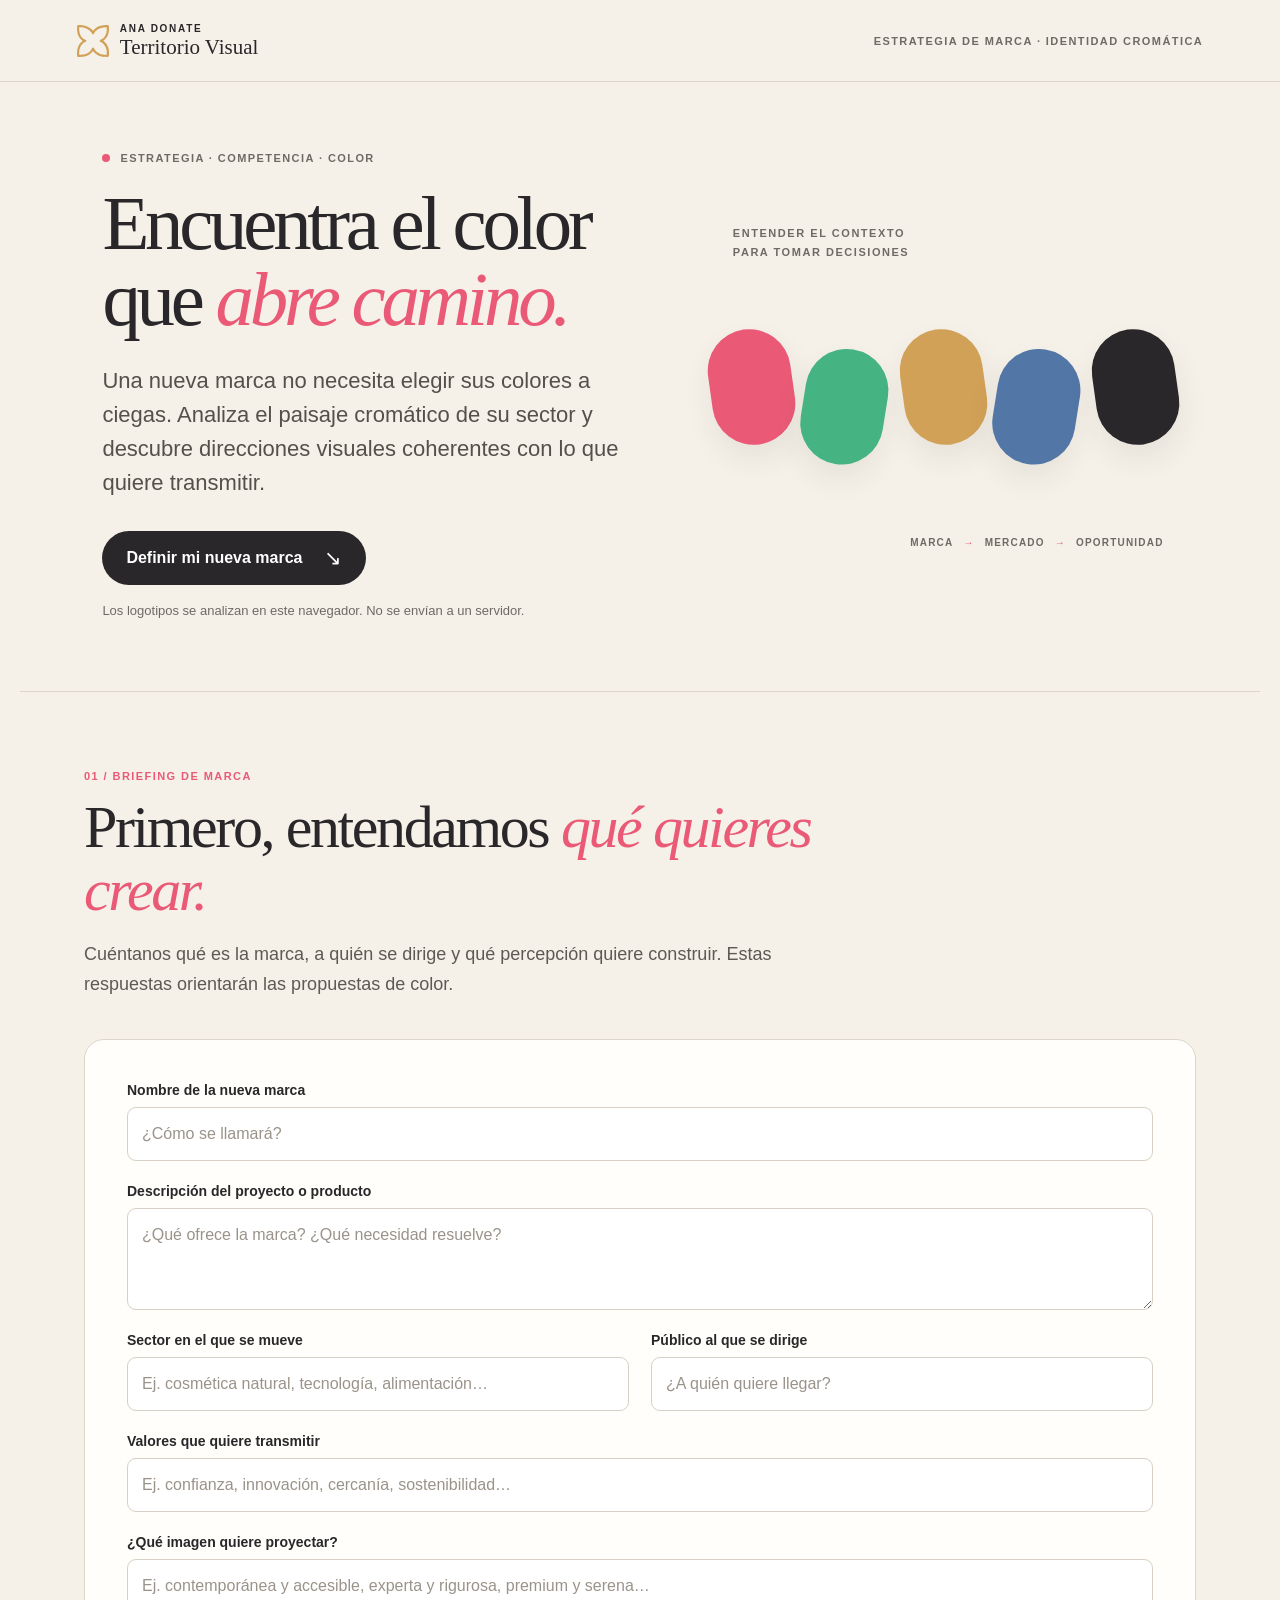
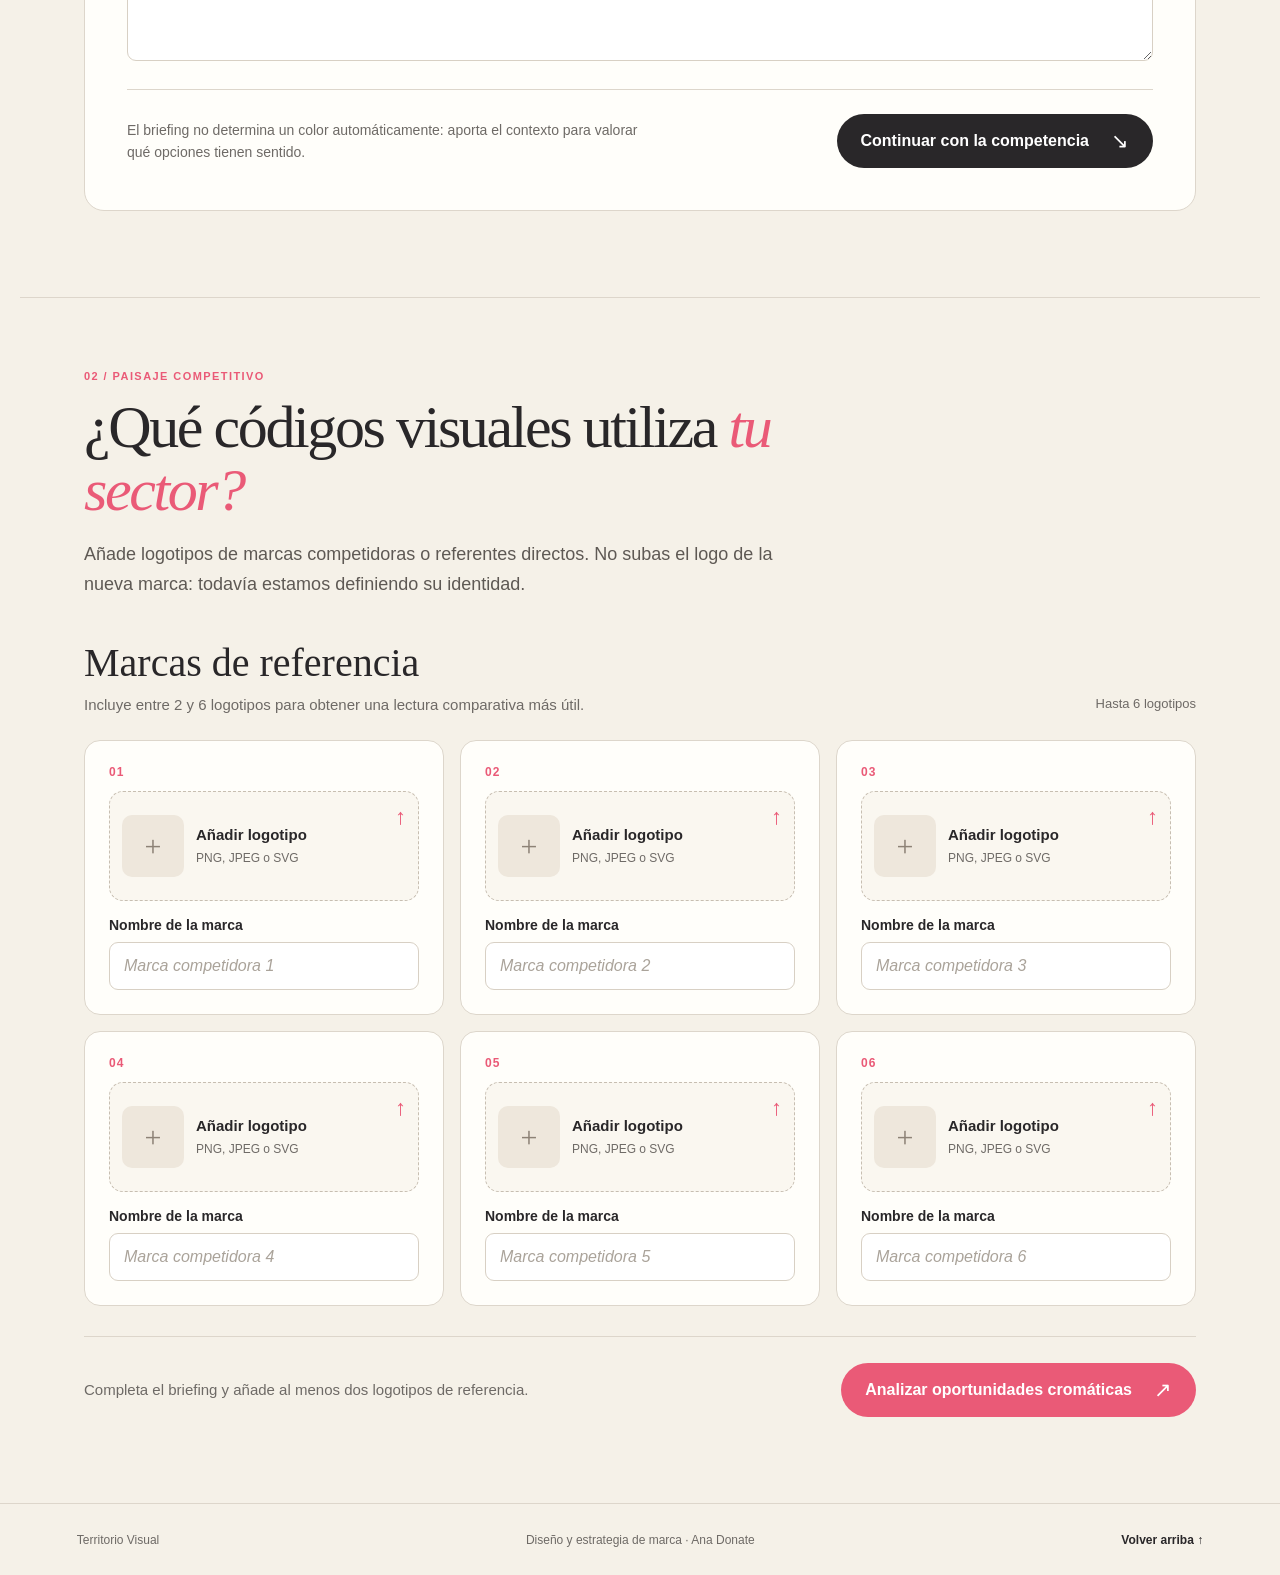
==== commit 9cdca163: "Simplifica validación a dos colores y fondo" ====
--- a/index.html
+++ b/index.html
@@ -31,40 +31,60 @@
 <div class="competitor-heading"><div><h3>Marcas de referencia</h3><p>Incluye entre 2 y 6 logotipos para obtener una lectura comparativa más útil.</p></div><span class="optional-label">Hasta 6 logotipos</span></div>
 <div class="competitor-grid">
 <article class="logo-entry competitor-entry" data-entry="competitor"><div class="competitor-number">01</div><label class="upload-zone" for="logo-competitor-1"><span class="logo-preview" data-preview>+</span><span class="upload-text"><strong data-upload-title>Añadir logotipo</strong><small>PNG, JPEG o SVG</small></span><span class="upload-arrow">↑</span></label><input class="file-input" type="file" id="logo-competitor-1" accept="image/png,image/jpeg,image/svg+xml,.png,.jpg,.jpeg,.svg" data-file><label class="name-field">Nombre de la marca<input type="text" placeholder="Marca competidora 1" data-name maxlength="80"></label><div class="color-control" data-color-control hidden>
+<p class="color-help">Revisa los tonos detectados. Puedes validar dos colores de identidad y decidir por separado si el fondo también forma parte de ella.</p>
 <div class="dual-color-grid">
-<section class="dual-color" data-color-slot="a"><label>Color A · forma / tipografía <span>validar identidad</span></label><div class="color-edit"><input type="checkbox" data-include checked aria-label="Incluir color A en el análisis"><input type="color" data-picker aria-label="Ajustar color A"><input type="text" data-hex aria-label="Código HEX color A" maxlength="7" spellcheck="false"></div><small data-color-source></small></section>
-<section class="dual-color" data-color-slot="b"><label>Color B · fondo / segundo tono <span>opcional</span></label><div class="color-edit"><input type="checkbox" data-include checked aria-label="Incluir color B en el análisis"><input type="color" data-picker aria-label="Ajustar color B"><input type="text" data-hex aria-label="Código HEX color B" maxlength="7" spellcheck="false"></div><small data-color-source></small></section>
+<section class="dual-color" data-color-slot="a"><label>Color A · principal <span>tono dominante</span></label><div class="color-edit"><input type="checkbox" data-include checked aria-label="Incluir color A"><input type="color" data-picker aria-label="Ajustar color A"><input type="text" data-hex aria-label="HEX color A" maxlength="7" spellcheck="false"></div><small data-color-source></small></section>
+<section class="dual-color" data-color-slot="b"><label>Color B · secundario <span>segundo tono</span></label><div class="color-edit"><input type="checkbox" data-include checked aria-label="Incluir color B"><input type="color" data-picker aria-label="Ajustar color B"><input type="text" data-hex aria-label="HEX color B" maxlength="7" spellcheck="false"></div><small data-color-source></small></section>
+
+<section class="dual-color background-color" data-background-control><label>Fondo detectado <span>decide si es corporativo</span></label><div class="color-edit"><input type="checkbox" data-background-include aria-label="Incluir el fondo como color corporativo"><input type="color" data-background-picker aria-label="Ajustar color de fondo"><input type="text" data-background-hex aria-label="HEX del fondo" maxlength="7" spellcheck="false"></div><small data-background-source>Si el fondo es solo el lienzo de la imagen, déjalo excluido.</small></section>
 </div><p class="entry-status" data-status role="status" aria-live="polite"></p></div></article><article class="logo-entry competitor-entry" data-entry="competitor"><div class="competitor-number">02</div><label class="upload-zone" for="logo-competitor-2"><span class="logo-preview" data-preview>+</span><span class="upload-text"><strong data-upload-title>Añadir logotipo</strong><small>PNG, JPEG o SVG</small></span><span class="upload-arrow">↑</span></label><input class="file-input" type="file" id="logo-competitor-2" accept="image/png,image/jpeg,image/svg+xml,.png,.jpg,.jpeg,.svg" data-file><label class="name-field">Nombre de la marca<input type="text" placeholder="Marca competidora 2" data-name maxlength="80"></label><div class="color-control" data-color-control hidden>
+<p class="color-help">Revisa los tonos detectados. Puedes validar dos colores de identidad y decidir por separado si el fondo también forma parte de ella.</p>
 <div class="dual-color-grid">
-<section class="dual-color" data-color-slot="a"><label>Color A · forma / tipografía <span>validar identidad</span></label><div class="color-edit"><input type="checkbox" data-include checked aria-label="Incluir color A en el análisis"><input type="color" data-picker aria-label="Ajustar color A"><input type="text" data-hex aria-label="Código HEX color A" maxlength="7" spellcheck="false"></div><small data-color-source></small></section>
-<section class="dual-color" data-color-slot="b"><label>Color B · fondo / segundo tono <span>opcional</span></label><div class="color-edit"><input type="checkbox" data-include checked aria-label="Incluir color B en el análisis"><input type="color" data-picker aria-label="Ajustar color B"><input type="text" data-hex aria-label="Código HEX color B" maxlength="7" spellcheck="false"></div><small data-color-source></small></section>
+<section class="dual-color" data-color-slot="a"><label>Color A · principal <span>tono dominante</span></label><div class="color-edit"><input type="checkbox" data-include checked aria-label="Incluir color A"><input type="color" data-picker aria-label="Ajustar color A"><input type="text" data-hex aria-label="HEX color A" maxlength="7" spellcheck="false"></div><small data-color-source></small></section>
+<section class="dual-color" data-color-slot="b"><label>Color B · secundario <span>segundo tono</span></label><div class="color-edit"><input type="checkbox" data-include checked aria-label="Incluir color B"><input type="color" data-picker aria-label="Ajustar color B"><input type="text" data-hex aria-label="HEX color B" maxlength="7" spellcheck="false"></div><small data-color-source></small></section>
+
+<section class="dual-color background-color" data-background-control><label>Fondo detectado <span>decide si es corporativo</span></label><div class="color-edit"><input type="checkbox" data-background-include aria-label="Incluir el fondo como color corporativo"><input type="color" data-background-picker aria-label="Ajustar color de fondo"><input type="text" data-background-hex aria-label="HEX del fondo" maxlength="7" spellcheck="false"></div><small data-background-source>Si el fondo es solo el lienzo de la imagen, déjalo excluido.</small></section>
 </div><p class="entry-status" data-status role="status" aria-live="polite"></p></div></article><article class="logo-entry competitor-entry" data-entry="competitor"><div class="competitor-number">03</div><label class="upload-zone" for="logo-competitor-3"><span class="logo-preview" data-preview>+</span><span class="upload-text"><strong data-upload-title>Añadir logotipo</strong><small>PNG, JPEG o SVG</small></span><span class="upload-arrow">↑</span></label><input class="file-input" type="file" id="logo-competitor-3" accept="image/png,image/jpeg,image/svg+xml,.png,.jpg,.jpeg,.svg" data-file><label class="name-field">Nombre de la marca<input type="text" placeholder="Marca competidora 3" data-name maxlength="80"></label><div class="color-control" data-color-control hidden>
+<p class="color-help">Revisa los tonos detectados. Puedes validar dos colores de identidad y decidir por separado si el fondo también forma parte de ella.</p>
 <div class="dual-color-grid">
-<section class="dual-color" data-color-slot="a"><label>Color A · forma / tipografía <span>validar identidad</span></label><div class="color-edit"><input type="checkbox" data-include checked aria-label="Incluir color A en el análisis"><input type="color" data-picker aria-label="Ajustar color A"><input type="text" data-hex aria-label="Código HEX color A" maxlength="7" spellcheck="false"></div><small data-color-source></small></section>
-<section class="dual-color" data-color-slot="b"><label>Color B · fondo / segundo tono <span>opcional</span></label><div class="color-edit"><input type="checkbox" data-include checked aria-label="Incluir color B en el análisis"><input type="color" data-picker aria-label="Ajustar color B"><input type="text" data-hex aria-label="Código HEX color B" maxlength="7" spellcheck="false"></div><small data-color-source></small></section>
+<section class="dual-color" data-color-slot="a"><label>Color A · principal <span>tono dominante</span></label><div class="color-edit"><input type="checkbox" data-include checked aria-label="Incluir color A"><input type="color" data-picker aria-label="Ajustar color A"><input type="text" data-hex aria-label="HEX color A" maxlength="7" spellcheck="false"></div><small data-color-source></small></section>
+<section class="dual-color" data-color-slot="b"><label>Color B · secundario <span>segundo tono</span></label><div class="color-edit"><input type="checkbox" data-include checked aria-label="Incluir color B"><input type="color" data-picker aria-label="Ajustar color B"><input type="text" data-hex aria-label="HEX color B" maxlength="7" spellcheck="false"></div><small data-color-source></small></section>
+
+<section class="dual-color background-color" data-background-control><label>Fondo detectado <span>decide si es corporativo</span></label><div class="color-edit"><input type="checkbox" data-background-include aria-label="Incluir el fondo como color corporativo"><input type="color" data-background-picker aria-label="Ajustar color de fondo"><input type="text" data-background-hex aria-label="HEX del fondo" maxlength="7" spellcheck="false"></div><small data-background-source>Si el fondo es solo el lienzo de la imagen, déjalo excluido.</small></section>
 </div><p class="entry-status" data-status role="status" aria-live="polite"></p></div></article><article class="logo-entry competitor-entry" data-entry="competitor"><div class="competitor-number">04</div><label class="upload-zone" for="logo-competitor-4"><span class="logo-preview" data-preview>+</span><span class="upload-text"><strong data-upload-title>Añadir logotipo</strong><small>PNG, JPEG o SVG</small></span><span class="upload-arrow">↑</span></label><input class="file-input" type="file" id="logo-competitor-4" accept="image/png,image/jpeg,image/svg+xml,.png,.jpg,.jpeg,.svg" data-file><label class="name-field">Nombre de la marca<input type="text" placeholder="Marca competidora 4" data-name maxlength="80"></label><div class="color-control" data-color-control hidden>
+<p class="color-help">Revisa los tonos detectados. Puedes validar dos colores de identidad y decidir por separado si el fondo también forma parte de ella.</p>
 <div class="dual-color-grid">
-<section class="dual-color" data-color-slot="a"><label>Color A · forma / tipografía <span>validar identidad</span></label><div class="color-edit"><input type="checkbox" data-include checked aria-label="Incluir color A en el análisis"><input type="color" data-picker aria-label="Ajustar color A"><input type="text" data-hex aria-label="Código HEX color A" maxlength="7" spellcheck="false"></div><small data-color-source></small></section>
-<section class="dual-color" data-color-slot="b"><label>Color B · fondo / segundo tono <span>opcional</span></label><div class="color-edit"><input type="checkbox" data-include checked aria-label="Incluir color B en el análisis"><input type="color" data-picker aria-label="Ajustar color B"><input type="text" data-hex aria-label="Código HEX color B" maxlength="7" spellcheck="false"></div><small data-color-source></small></section>
+<section class="dual-color" data-color-slot="a"><label>Color A · principal <span>tono dominante</span></label><div class="color-edit"><input type="checkbox" data-include checked aria-label="Incluir color A"><input type="color" data-picker aria-label="Ajustar color A"><input type="text" data-hex aria-label="HEX color A" maxlength="7" spellcheck="false"></div><small data-color-source></small></section>
+<section class="dual-color" data-color-slot="b"><label>Color B · secundario <span>segundo tono</span></label><div class="color-edit"><input type="checkbox" data-include checked aria-label="Incluir color B"><input type="color" data-picker aria-label="Ajustar color B"><input type="text" data-hex aria-label="HEX color B" maxlength="7" spellcheck="false"></div><small data-color-source></small></section>
+
+<section class="dual-color background-color" data-background-control><label>Fondo detectado <span>decide si es corporativo</span></label><div class="color-edit"><input type="checkbox" data-background-include aria-label="Incluir el fondo como color corporativo"><input type="color" data-background-picker aria-label="Ajustar color de fondo"><input type="text" data-background-hex aria-label="HEX del fondo" maxlength="7" spellcheck="false"></div><small data-background-source>Si el fondo es solo el lienzo de la imagen, déjalo excluido.</small></section>
 </div><p class="entry-status" data-status role="status" aria-live="polite"></p></div></article><article class="logo-entry competitor-entry" data-entry="competitor"><div class="competitor-number">05</div><label class="upload-zone" for="logo-competitor-5"><span class="logo-preview" data-preview>+</span><span class="upload-text"><strong data-upload-title>Añadir logotipo</strong><small>PNG, JPEG o SVG</small></span><span class="upload-arrow">↑</span></label><input class="file-input" type="file" id="logo-competitor-5" accept="image/png,image/jpeg,image/svg+xml,.png,.jpg,.jpeg,.svg" data-file><label class="name-field">Nombre de la marca<input type="text" placeholder="Marca competidora 5" data-name maxlength="80"></label><div class="color-control" data-color-control hidden>
+<p class="color-help">Revisa los tonos detectados. Puedes validar dos colores de identidad y decidir por separado si el fondo también forma parte de ella.</p>
 <div class="dual-color-grid">
-<section class="dual-color" data-color-slot="a"><label>Color A · forma / tipografía <span>validar identidad</span></label><div class="color-edit"><input type="checkbox" data-include checked aria-label="Incluir color A en el análisis"><input type="color" data-picker aria-label="Ajustar color A"><input type="text" data-hex aria-label="Código HEX color A" maxlength="7" spellcheck="false"></div><small data-color-source></small></section>
-<section class="dual-color" data-color-slot="b"><label>Color B · fondo / segundo tono <span>opcional</span></label><div class="color-edit"><input type="checkbox" data-include checked aria-label="Incluir color B en el análisis"><input type="color" data-picker aria-label="Ajustar color B"><input type="text" data-hex aria-label="Código HEX color B" maxlength="7" spellcheck="false"></div><small data-color-source></small></section>
+<section class="dual-color" data-color-slot="a"><label>Color A · principal <span>tono dominante</span></label><div class="color-edit"><input type="checkbox" data-include checked aria-label="Incluir color A"><input type="color" data-picker aria-label="Ajustar color A"><input type="text" data-hex aria-label="HEX color A" maxlength="7" spellcheck="false"></div><small data-color-source></small></section>
+<section class="dual-color" data-color-slot="b"><label>Color B · secundario <span>segundo tono</span></label><div class="color-edit"><input type="checkbox" data-include checked aria-label="Incluir color B"><input type="color" data-picker aria-label="Ajustar color B"><input type="text" data-hex aria-label="HEX color B" maxlength="7" spellcheck="false"></div><small data-color-source></small></section>
+
+<section class="dual-color background-color" data-background-control><label>Fondo detectado <span>decide si es corporativo</span></label><div class="color-edit"><input type="checkbox" data-background-include aria-label="Incluir el fondo como color corporativo"><input type="color" data-background-picker aria-label="Ajustar color de fondo"><input type="text" data-background-hex aria-label="HEX del fondo" maxlength="7" spellcheck="false"></div><small data-background-source>Si el fondo es solo el lienzo de la imagen, déjalo excluido.</small></section>
 </div><p class="entry-status" data-status role="status" aria-live="polite"></p></div></article><article class="logo-entry competitor-entry" data-entry="competitor"><div class="competitor-number">06</div><label class="upload-zone" for="logo-competitor-6"><span class="logo-preview" data-preview>+</span><span class="upload-text"><strong data-upload-title>Añadir logotipo</strong><small>PNG, JPEG o SVG</small></span><span class="upload-arrow">↑</span></label><input class="file-input" type="file" id="logo-competitor-6" accept="image/png,image/jpeg,image/svg+xml,.png,.jpg,.jpeg,.svg" data-file><label class="name-field">Nombre de la marca<input type="text" placeholder="Marca competidora 6" data-name maxlength="80"></label><div class="color-control" data-color-control hidden>
+<p class="color-help">Revisa los tonos detectados. Puedes validar dos colores de identidad y decidir por separado si el fondo también forma parte de ella.</p>
 <div class="dual-color-grid">
-<section class="dual-color" data-color-slot="a"><label>Color A · forma / tipografía <span>validar identidad</span></label><div class="color-edit"><input type="checkbox" data-include checked aria-label="Incluir color A en el análisis"><input type="color" data-picker aria-label="Ajustar color A"><input type="text" data-hex aria-label="Código HEX color A" maxlength="7" spellcheck="false"></div><small data-color-source></small></section>
-<section class="dual-color" data-color-slot="b"><label>Color B · fondo / segundo tono <span>opcional</span></label><div class="color-edit"><input type="checkbox" data-include checked aria-label="Incluir color B en el análisis"><input type="color" data-picker aria-label="Ajustar color B"><input type="text" data-hex aria-label="Código HEX color B" maxlength="7" spellcheck="false"></div><small data-color-source></small></section>
+<section class="dual-color" data-color-slot="a"><label>Color A · principal <span>tono dominante</span></label><div class="color-edit"><input type="checkbox" data-include checked aria-label="Incluir color A"><input type="color" data-picker aria-label="Ajustar color A"><input type="text" data-hex aria-label="HEX color A" maxlength="7" spellcheck="false"></div><small data-color-source></small></section>
+<section class="dual-color" data-color-slot="b"><label>Color B · secundario <span>segundo tono</span></label><div class="color-edit"><input type="checkbox" data-include checked aria-label="Incluir color B"><input type="color" data-picker aria-label="Ajustar color B"><input type="text" data-hex aria-label="HEX color B" maxlength="7" spellcheck="false"></div><small data-color-source></small></section>
+
+<section class="dual-color background-color" data-background-control><label>Fondo detectado <span>decide si es corporativo</span></label><div class="color-edit"><input type="checkbox" data-background-include aria-label="Incluir el fondo como color corporativo"><input type="color" data-background-picker aria-label="Ajustar color de fondo"><input type="text" data-background-hex aria-label="HEX del fondo" maxlength="7" spellcheck="false"></div><small data-background-source>Si el fondo es solo el lienzo de la imagen, déjalo excluido.</small></section>
 </div><p class="entry-status" data-status role="status" aria-live="polite"></p></div></article>
 </div>
 <div class="analysis-action"><p data-global-status role="status" aria-live="polite">Completa el briefing y añade al menos dos logotipos de referencia.</p><button class="button button-pink" type="button" data-analyze>Analizar oportunidades cromáticas <span>↗</span></button></div>
 </section>
 <section class="results-section" data-results hidden aria-labelledby="results-title">
 <div class="results-header"><p class="eyebrow">03 / OPORTUNIDADES Y DIRECCIÓN CROMÁTICA</p><h2 id="results-title">Un territorio visual para <em data-result-brand>tu marca.</em></h2><p data-result-intro></p></div>
-<div class="analysis-summary"><div><p class="eyebrow">EL PAISAJE OBSERVADO</p><h3>Qué está haciendo la competencia</h3><p data-observation></p></div><div><p class="eyebrow">LECTURA ESTRATÉGICA</p><h3>Qué puede significar para tu marca</h3><p data-interpretation></p></div></div>
-<div class="market-board"><h3>Mapa de situación de la competencia</h3><p>Cada marca aparece como una unidad. Los puntos conectados representan los colores que has validado como parte de una misma identidad.</p><div class="comparison-board" data-board></div></div>
+<p class="sample-warning" data-sample-warning hidden role="status"></p>\n<div class="analysis-summary"><div><p class="eyebrow">EL PAISAJE OBSERVADO</p><h3>Qué está haciendo la competencia</h3><p data-observation></p></div><div><p class="eyebrow">LECTURA ESTRATÉGICA</p><h3>Qué puede significar para tu marca</h3><p data-interpretation></p></div></div>
+<div class="market-board"><h3>Mapa cromático de la competencia</h3><p>Rueda cromática con los colores validados. Los tonos de una misma marca aparecen conectados para conservar su relación de identidad.</p><div class="comparison-board" data-board></div></div>
 <div class="routes-heading"><p class="eyebrow">04 / POSIBLES DIRECCIONES</p><h2>Tres territorios para <em>explorar.</em></h2><p>Direcciones de posicionamiento orientativas. No son paletas cerradas: abren un espacio cromático para desarrollar después la identidad.</p></div>
 <div class="routes-grid" data-routes></div>
 <div class="final-recommendation"><p class="eyebrow">UNA RECOMENDACIÓN PARA EMPEZAR</p><h3 data-recommendation-title></h3><p data-recommendation></p></div>
+<section class="guide-download" aria-labelledby="guide-title"><p class="eyebrow">PARA SEGUIR EXPLORANDO</p><h3 id="guide-title">Llévate una guía para pensar tus decisiones de color.</h3><p>Una guía práctica para interpretar asociaciones cromáticas, revisar combinaciones y convertir estas hipótesis en decisiones visuales con criterio.</p><a class="button button-dark" href="assets/guia-territorio-visual.html" target="_blank" rel="noopener">Abrir guía de apoyo <span>↗</span></a></section>
+<div class="closing-thought"><p class="eyebrow">EL SIGUIENTE PASO</p><h3>Tu marca todavía no tiene color. <em>Tiene un territorio por descubrir.</em></h3><p>Que esta guía te sirva de apoyo, pero no la tomes como el santo grial. No pretende darte una respuesta definitiva: es un punto de partida para hacerte preguntas, cuestionar lo evidente, explorar posibilidades y tomar después la decisión que mejor represente a tu marca.</p><p>El color no construye una identidad por sí solo. La identidad aparece cuando cada decisión visual tiene un porqué y trabaja al servicio de lo que la marca quiere transmitir.</p></div>
 <div class="result-actions"><button class="button button-dark" type="button" data-print>Guardar análisis en PDF <span>↗</span></button><button class="text-button" type="button" data-edit>Editar briefing y referencias ↺</button></div>
 <p class="limitations">Alcance y límites: el análisis identifica patrones en la muestra aportada, no en todo el mercado. La extracción de color es una estimación visual y puede verse afectada por fondos, transparencias o versiones del logotipo. Las asociaciones entre color y personalidad dependen del contexto cultural, del público y de su aplicación. Valida las rutas con usuarios y aplicaciones reales antes de decidir.</p>
 </section>
--- a/styles.css
+++ b/styles.css
@@ -46,3 +46,83 @@
 @media(max-width:850px){.competitor-grid{grid-template-columns:repeat(2,minmax(0,1fr))}.routes-grid{grid-template-columns:1fr}.route-card{display:grid;grid-template-columns:1fr 1fr;column-gap:22px}.route-card .route-tag,.route-card h3{grid-column:1/-1}.route-swatches{grid-row:3/5;grid-column:1}.route-card>p:not(.route-tag){grid-column:2}.route-card .route-reason{grid-column:2}}
 @media(max-width:600px){.brief-form{padding:19px}.form-grid{grid-template-columns:1fr;gap:18px}.field-wide{grid-column:auto}.field input,.field textarea{font-size:16px}.brief-footer{align-items:stretch;flex-direction:column;gap:17px}.brief-footer .button{width:100%}.competitor-grid{grid-template-columns:1fr}.analysis-summary{grid-template-columns:1fr}.market-board .comparison-board{grid-template-columns:repeat(2,minmax(0,1fr))}.routes-heading{margin-top:46px}.routes-heading h2{font-size:42px}.route-card{display:block;padding:19px}.route-swatches span{min-height:105px}.route-card>p:not(.route-tag){font-size:15px}.route-card .route-reason{margin-top:14px}.final-recommendation h3{font-size:26px}}
 @media print{.site-header,.hero,.tool-section,.site-footer,.result-actions{display:none!important}.results-section{display:block!important;padding:0;border:0}.analysis-summary,.routes-grid{break-inside:avoid}.routes-grid{grid-template-columns:repeat(3,minmax(0,1fr));gap:7px}.route-card{display:block;padding:10px}.route-card h3{font-size:18px}.route-card>p:not(.route-tag){font-size:10px}.route-swatches span{min-height:80px}.market-board .comparison-board{grid-template-columns:repeat(3,minmax(0,1fr))}.comparison-item .comparison-swatch{min-height:85px}.final-recommendation{break-inside:avoid}}
+
+
+/* Ajustes de análisis cromático dual y territorios abiertos */
+.dual-color-grid{display:grid;grid-template-columns:1fr 1fr;gap:14px}
+.dual-color{min-width:0;padding:14px;background:#f8f5ef;border:1px solid var(--line);border-radius:11px}
+.dual-color>label{display:block;font-size:13px;font-weight:800;line-height:1.45}
+.dual-color>label span{display:block;margin-top:3px;font-size:11px;font-weight:500;color:var(--muted)}
+.dual-color .color-edit{display:grid;grid-template-columns:20px 48px minmax(0,1fr);gap:8px;align-items:center;margin-top:10px}
+.dual-color .color-edit input[type=checkbox]{width:17px;height:17px;accent-color:var(--green);cursor:pointer}
+.dual-color .color-edit input[type=color]{width:48px;height:44px;min-width:0;padding:3px}
+.dual-color .color-edit input[type=text]{min-height:44px;padding:9px;font-size:14px}
+.dual-color>small{display:block;margin-top:8px;color:var(--muted);font-size:11px;line-height:1.45}
+.wheel-layout{display:grid;grid-template-columns:minmax(280px,1.05fr) minmax(250px,.95fr);gap:30px;align-items:center}
+.chromatic-wheel{display:block;width:100%;max-width:480px;height:auto;margin:0 auto}
+.wheel-legend{display:grid;gap:12px}
+.wheel-legend-row{display:grid;grid-template-columns:34px 1fr;gap:12px;align-items:start;padding:14px 0;border-bottom:1px solid var(--line)}
+.legend-index{font:normal 18px var(--serif);color:var(--pink)}
+.wheel-legend-row strong{display:block;font-size:15px;margin-bottom:8px}
+.legend-swatches{display:flex;flex-wrap:wrap;gap:6px}
+.legend-swatches span{display:inline-flex;align-items:center;gap:6px;font-size:11px;color:var(--muted)}
+.legend-swatches span:before{content:"";width:12px;height:12px;border-radius:50%;background:var(--swatch);border:1px solid #29272920}
+.wheel-caption{max-width:850px;margin:20px 0 0;color:var(--muted);font-size:12px;line-height:1.6}
+.territory-exploration{display:grid;grid-template-columns:minmax(260px,.8fr) minmax(0,1.2fr);gap:32px;align-items:center}
+.territory-wheel{max-width:430px}
+.territory-cards{display:grid;gap:12px}
+.territory-card{position:relative;padding:20px 22px 20px 26px;background:var(--white);border:1px solid var(--line);border-radius:14px}
+.territory-card h3{font:normal 23px/1.15 var(--serif);margin:0 0 12px}
+.territory-card>p:not(.route-tag){font-size:14px;line-height:1.6;color:#5c5551;margin:9px 0 0}
+.territory-card .route-tag{font-size:10px;font-weight:850;letter-spacing:.1em;color:var(--pink);margin:0 0 8px}
+.territory-marker{position:absolute;right:20px;top:20px;width:12px;height:12px;border-radius:50%}
+.territory-card .territory-watch{padding-top:10px;border-top:1px solid var(--line);color:var(--ink)}
+@media(max-width:850px){.wheel-layout,.territory-exploration{grid-template-columns:1fr}.wheel-layout .chromatic-wheel,.territory-wheel{max-width:380px}.wheel-legend{max-width:600px;margin:auto;width:100%}}
+@media(max-width:600px){.dual-color-grid{grid-template-columns:1fr}.wheel-layout{gap:15px}.chromatic-wheel{max-width:340px}.territory-exploration{gap:18px}.territory-card{padding:18px}.territory-card h3{font-size:21px}}
+@media print{.wheel-layout,.territory-exploration{grid-template-columns:1fr 1fr;gap:12px}.chromatic-wheel{max-width:290px}.territory-card{padding:10px}.territory-card>p:not(.route-tag){font-size:9px}.dual-color-grid{grid-template-columns:1fr 1fr}}
+
+
+/* Tres tonos de identidad y fondo opcional */
+.color-help{margin:0 0 13px;color:var(--muted);font-size:12px;line-height:1.55}
+.dual-color-grid{grid-template-columns:repeat(2,minmax(0,1fr))}
+.dual-color{min-width:0}
+.dual-color[hidden]{display:none!important}
+.background-color{background:#f1eee8;border-style:dashed}
+.background-color .color-edit input[type=checkbox]{accent-color:var(--pink)}
+@media(max-width:600px){.dual-color-grid{grid-template-columns:1fr}}
+
+/* Ruedas cromáticas y rutas estratégicas */
+.comparison-board{padding:16px 0}
+.competitor-wheel,.proposal-wheel{max-width:480px}
+.proposal-wheel-heading{margin:0 0 12px}
+.comparison-wheel-heading h3{font:normal 26px var(--serif);margin:0 0 8px}
+.comparison-wheel-heading p{font-size:13px;color:var(--muted);margin:0}
+.proposal-wheel-layout{display:grid;grid-template-columns:minmax(280px,1fr) minmax(240px,.8fr);gap:24px;align-items:center;margin:22px 0}
+.proposal-wheel-legend{display:grid;gap:10px}
+.proposal-wheel-legend p{display:flex;align-items:center;gap:8px;margin:0;padding:8px 0;border-bottom:1px solid var(--line);font-size:12px;line-height:1.5}
+.proposal-dot{width:12px;height:12px;border-radius:50%;flex:0 0 12px}
+.territory-cards{grid-template-columns:repeat(3,minmax(0,1fr));align-items:stretch}
+.territory-card{padding:20px 18px}
+.territory-card h3{min-height:54px}
+.route-colors{display:flex;gap:8px;margin:14px 0 18px}
+.route-color{display:flex;flex:1;min-width:0;min-height:66px;padding:8px;border-radius:8px;background:var(--route-color);color:white;flex-direction:column;justify-content:space-between}
+.route-color span{font-size:10px;font-weight:700}
+.route-color strong{font-size:11px}
+.territory-card>p:not(.route-tag){font-size:13px;line-height:1.58}
+@media(max-width:900px){.territory-cards{grid-template-columns:1fr}.territory-card h3{min-height:0}.proposal-wheel-layout{grid-template-columns:1fr}}
+@media print{.territory-cards{grid-template-columns:repeat(3,1fr)}.proposal-wheel-layout{grid-template-columns:1fr 1fr}}
+\n
+/* Territorio Visual · mejora de interpretación, validación y cierre */
+.sample-warning{margin:0 0 22px;padding:16px 19px;border-left:3px solid var(--gold);background:#f7f0e4;color:#514a42;font-size:14px;line-height:1.6}
+.route-roles,.route-contrast{padding-top:10px;border-top:1px solid var(--line);font-size:12px!important;line-height:1.55!important;color:#514a42!important}
+.guide-download{margin-top:30px;padding:clamp(24px,4vw,42px);background:#f1eee8;border:1px solid var(--line);border-radius:16px}
+.guide-download h3,.closing-thought h3{font:normal clamp(28px,3vw,38px)/1.12 var(--serif);margin:0 0 13px}
+.guide-download>p:not(.eyebrow),.closing-thought>p:not(.eyebrow){max-width:820px;font-size:16px;line-height:1.7;color:#5c5551}
+.guide-download .button{margin-top:8px}
+.closing-thought{margin-top:18px;padding:clamp(25px,4vw,44px);background:#e8eee7;border-radius:16px}
+.closing-thought h3 em{color:var(--pink);font-weight:normal}
+.closing-thought>p:last-child{margin-bottom:0}
+.name-field input::placeholder{color:#aaa39a;font-weight:400;font-style:italic}
+.name-field input:focus-visible,.field input:focus-visible,.field textarea:focus-visible,.color-edit input:focus-visible,.upload-zone:focus-visible,.button:focus-visible,.text-button:focus-visible{outline:3px solid var(--pink);outline-offset:3px}
+@media(max-width:600px){.guide-download,.closing-thought{padding:22px}.guide-download .button{width:100%}}
+@media print{.guide-download,.closing-thought{break-inside:avoid}.guide-download .button{display:none}}
